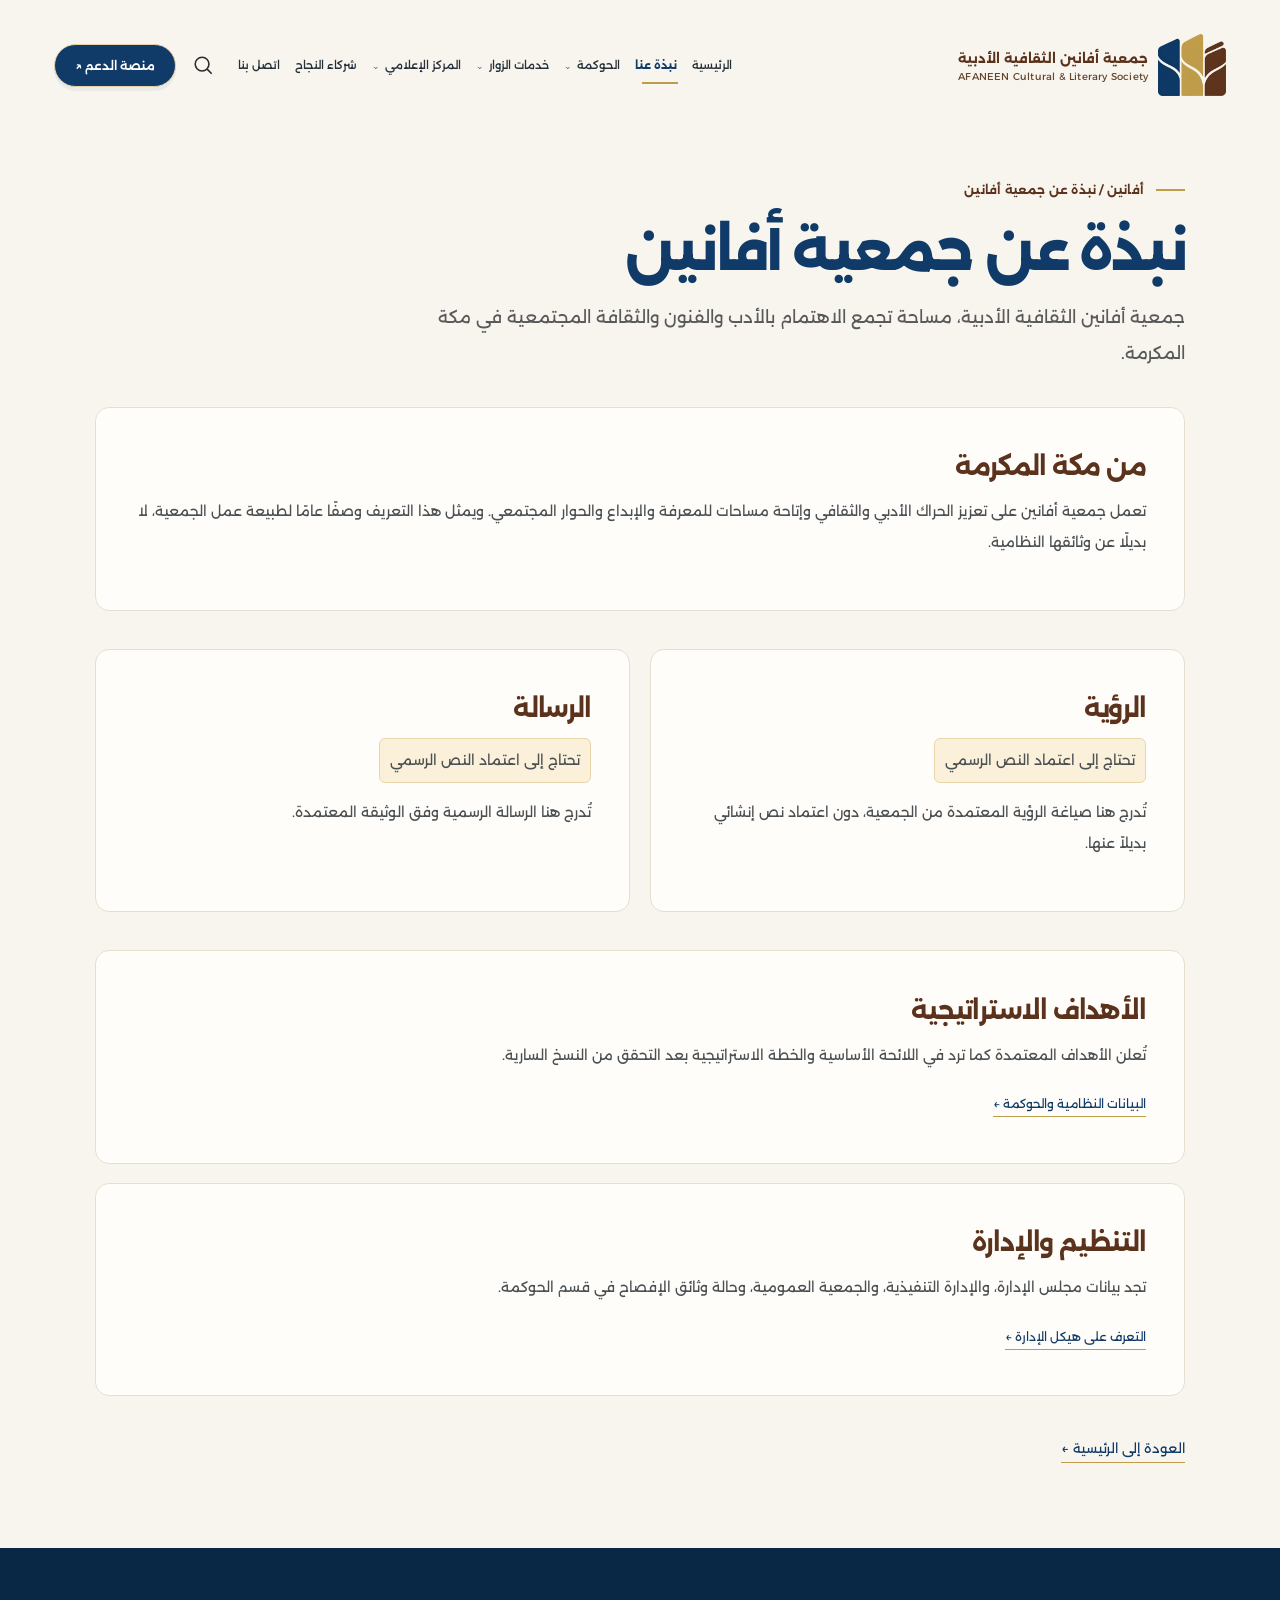
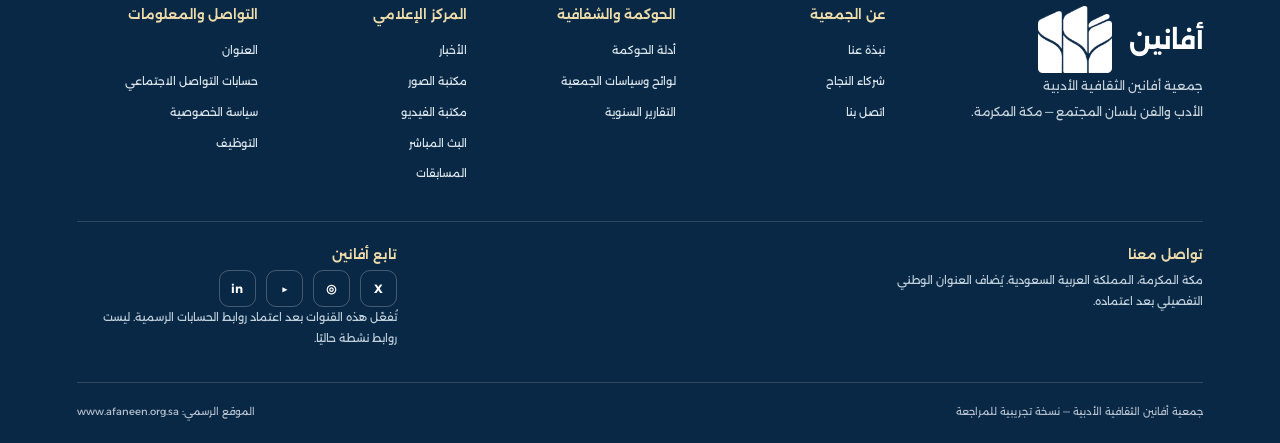
==== about.html @ 7bfcd715 "feat: complete governance and visitor service routes for independent staging site" ====
<!DOCTYPE html>

<!DOCTYPE html>

<html dir="rtl" lang="ar">
<head>
<meta charset="utf-8"/><meta content="width=device-width,initial-scale=1" name="viewport"/>
<title>عن الجمعية | أفانين</title>
<meta content="جمعية أفانين الثقافية الأدبية، مساحة تجمع الاهتمام بالأدب والفنون والثقافة المجتمعية في مكة المكرمة." name="description"/>
<meta content="#103B68" name="theme-color"/><meta content="noindex,nofollow" name="robots"/>
<link href="assets/style.css" rel="stylesheet"/></head>
<body>
<a class="skip" href="#main">تجاوز إلى المحتوى الرئيسي</a>
<header class="site-header" id="top">
<a aria-label="جمعية أفانين - الرئيسية" class="brand" href="index.html"><img alt="رمز جمعية أفانين" class="brand-mark" src="assets/afaneen-logo.png"/><span class="brand-type"><b>جمعية أفانين الثقافية الأدبية</b><span>AFANEEN Cultural &amp; Literary Society</span></span></a>
<nav aria-label="القائمة الرئيسية" class="nav">
<div class="nav-item"><a class="nav-link" href="index.html">الرئيسية</a></div>
<div class="nav-item"><a aria-current="page" class="nav-link" href="about.html">نبذة عنا</a></div>
<div class="nav-item"><button aria-expanded="false" aria-haspopup="true" class="nav-link" type="button">الحوكمة <span class="chevron">⌄</span></button><div class="dropdown"><a href="governance.html">الحوكمة والإفصاح</a><a href="governance.html#guides">أدلة الحوكمة</a><a href="governance.html#policies">لوائح وسياسات الجمعية</a><a href="governance.html#reports">التقارير السنوية</a></div></div>
<div class="nav-item"><button aria-expanded="false" aria-haspopup="true" class="nav-link" type="button">خدمات الزوار <span class="chevron">⌄</span></button><div class="dropdown"><a href="services.html">جميع الخدمات</a><a href="volunteering.html">فرصي التطوعية</a><a href="programs.html#my-programs">برامجي</a><a href="membership.html">حساب عضو الجمعية العمومية</a></div></div>
<div class="nav-item"><button aria-expanded="false" aria-haspopup="true" class="nav-link" type="button">المركز الإعلامي <span class="chevron">⌄</span></button><div class="dropdown"><a href="media.html#news">الأخبار</a><a href="media.html#initiatives">المبادرات</a><a href="media.html#photos">مكتبة الصور</a><a href="media.html#videos">مكتبة الفيديو</a><a href="media.html#live">البث المباشر</a><a href="media.html#contests">المسابقات</a></div></div>
<div class="nav-item"><a class="nav-link" href="partners.html">شركاء النجاح</a></div>
<div class="nav-item"><a class="nav-link" href="contact.html">اتصل بنا</a></div>
</nav>
<div class="header-actions"><button class="support-btn js-support" type="button">منصة الدعم ↗</button><button aria-label="بحث في الموقع" class="search-btn" id="open-search"><svg fill="none" stroke="currentColor" stroke-width="1.7" viewbox="0 0 24 24"><circle cx="11" cy="11" r="7.5"></circle><path d="m16.5 16.5 5 5"></path></svg></button><button aria-label="فتح القائمة" class="mobile-toggle" id="mobile-open"><svg fill="none" stroke="currentColor" stroke-width="1.8" viewbox="0 0 24 24"><path d="M3 6h18M3 12h18M3 18h18"></path></svg></button></div>
</header>
<main class="inner-main" dir="rtl" id="main"><div class="inner-wrap"><span class="inner-kicker">أفانين / نبذة عن جمعية أفانين</span><h1>نبذة عن جمعية أفانين</h1><p class="lede">جمعية أفانين الثقافية الأدبية، مساحة تجمع الاهتمام بالأدب والفنون والثقافة المجتمعية في مكة المكرمة.</p>
<section class="inner-panel" id="intro"><h2>من مكة المكرمة</h2><p>تعمل جمعية أفانين على تعزيز الحراك الأدبي والثقافي وإتاحة مساحات للمعرفة والإبداع والحوار المجتمعي. ويمثل هذا التعريف وصفًا عامًا لطبيعة عمل الجمعية، لا بديلًا عن وثائقها النظامية.</p></section>
<div class="info-grid"><section class="inner-panel" id="vision"><h2>الرؤية</h2><p class="review-label">تحتاج إلى اعتماد النص الرسمي</p><p>تُدرج هنا صياغة الرؤية المعتمدة من الجمعية، دون اعتماد نص إنشائي بديلاً عنها.</p></section><section class="inner-panel" id="mission"><h2>الرسالة</h2><p class="review-label">تحتاج إلى اعتماد النص الرسمي</p><p>تُدرج هنا الرسالة الرسمية وفق الوثيقة المعتمدة.</p></section></div>
<section class="inner-panel" id="objectives"><h2>الأهداف الاستراتيجية</h2><p>تُعلن الأهداف المعتمدة كما ترد في اللائحة الأساسية والخطة الاستراتيجية بعد التحقق من النسخ السارية.</p><a class="inline-link" href="governance.html#identity">البيانات النظامية والحوكمة ←</a></section>
<section class="inner-panel"><h2>التنظيم والإدارة</h2><p>تجد بيانات مجلس الإدارة، والإدارة التنفيذية، والجمعية العمومية، وحالة وثائق الإفصاح في قسم الحوكمة.</p><a class="inline-link" href="governance.html#leadership">التعرف على هيكل الإدارة ←</a></section><a class="link-home" href="index.html">العودة إلى الرئيسية ←</a></div></main>
<footer class="footer"><div class="foot-grid"><div class="foot-identity"><div class="foot-brand"><img alt="" src="assets/afaneen-logo.png"/><strong>أفانين</strong></div><p>جمعية أفانين الثقافية الأدبية<br/>الأدب والفن بلسان المجتمع — مكة المكرمة.</p></div><div><h3>عن الجمعية</h3><a href="about.html">نبذة عنا</a><a href="partners.html">شركاء النجاح</a><a href="contact.html">اتصل بنا</a></div><div><h3>الحوكمة والشفافية</h3><a href="governance.html#guides">أدلة الحوكمة</a><a href="governance.html#policies">لوائح وسياسات الجمعية</a><a href="governance.html#reports">التقارير السنوية</a></div><div><h3>المركز الإعلامي</h3><a href="media.html#news">الأخبار</a><a href="media.html#photos">مكتبة الصور</a><a href="media.html#videos">مكتبة الفيديو</a><a href="media.html#live">البث المباشر</a><a href="media.html#contests">المسابقات</a></div><div class="foot-contact"><h3>التواصل والمعلومات</h3>
<a href="contact.html#address">العنوان</a>
<a href="contact.html#social-media">حسابات التواصل الاجتماعي</a>
<a href="privacy.html">سياسة الخصوصية</a>
<a href="careers.html">التوظيف</a>
</div></div><div aria-label="روابط ومعلومات الجمعية" class="footer-meta">
<div><h3>تواصل معنا</h3><p class="verification-note">مكة المكرمة، المملكة العربية السعودية. يُضاف العنوان الوطني التفصيلي بعد اعتماده.</p></div>
<div><h3>تابع أفانين</h3><div aria-label="قنوات التواصل بانتظار التوثيق" class="social-placeholders">
<span aria-label="منصة إكس" class="social-token">X</span>
<span aria-label="إنستغرام" class="social-token">◎</span>
<span aria-label="يوتيوب" class="social-token">▶</span>
<span aria-label="لينكدإن" class="social-token">in</span></div>
<p class="verification-note">تُفعّل هذه القنوات بعد اعتماد روابط الحسابات الرسمية. ليست روابط نشطة حاليًا.</p></div>
</div><div class="foot-bottom"><span>جمعية أفانين الثقافية الأدبية — نسخة تجريبية للمراجعة</span><span>الموقع الرسمي: www.afaneen.org.sa</span></div></footer>
<div class="backdrop" id="mobile-backdrop"></div><aside aria-label="قائمة الجوال" class="mobile-panel" id="mobile-menu"><div class="mobile-head"><strong>القائمة الرئيسية</strong><button aria-label="إغلاق القائمة" class="close-btn" id="mobile-close" type="button">×</button></div>
<a href="index.html">الرئيسية</a><a href="about.html">نبذة عنا</a>
<details><summary>الحوكمة</summary><a href="governance.html">الحوكمة والإفصاح</a><a href="governance.html#guides">أدلة الحوكمة</a><a href="governance.html#policies">لوائح وسياسات الجمعية</a><a href="governance.html#reports">التقارير السنوية</a></details>
<details><summary>خدمات الزوار</summary><a href="services.html">جميع الخدمات</a><a href="volunteering.html">فرصي التطوعية</a><a href="programs.html#my-programs">برامجي</a><a href="membership.html">حساب عضو الجمعية العمومية</a></details>
<details><summary>المركز الإعلامي</summary><a href="media.html#news">الأخبار</a><a href="media.html#initiatives">المبادرات</a><a href="media.html#photos">مكتبة الصور</a><a href="media.html#videos">مكتبة الفيديو</a><a href="media.html#live">البث المباشر</a><a href="media.html#contests">المسابقات</a></details>
<a href="partners.html">شركاء النجاح</a><a href="contact.html">اتصل بنا</a><button class="support-btn js-support" type="button">منصة الدعم ↗</button></aside>
<div aria-label="البحث في أقسام الموقع" aria-modal="true" class="search-overlay" id="search-overlay" role="dialog"><div class="search-panel"><div class="search-top"><h2>إلى أين تريد الذهاب؟</h2><button aria-label="إغلاق البحث" class="close-btn" id="close-search">×</button></div><label class="sr-only" for="search-query">البحث في قوائم الموقع</label><input autocomplete="off" id="search-query" placeholder="ابحث في الأقسام والخدمات..."/><div class="search-results" id="search-results"></div></div></div>
<div aria-live="polite" class="toast" id="support-toast" role="status">منصة الدعم ستكون متجرًا مستقلًا على سلة؛ لم تُفعّل الخدمة أو النطاق الفرعي بعد.</div>

<script defer="True" src="assets/site.js"></script></body></html>
---- assets/style.css ----
@font-face{font-family:"Alexandria";src:url("Alexandria.woff2") format("woff2");font-style:normal;font-weight:100 900;font-display:swap;}


:root{--navy:#103B68;--navy-dark:#0a2d52;--gold:#BF9C4A;--brown:#5B321C;--cream:#F8F5EE;--ink:#2c3439;--line:#e8ded0;--white:#fffdf9}*{box-sizing:border-box}html{scroll-behavior:smooth}body{margin:0;background:var(--cream);color:var(--ink);font-family:"Alexandria",sans-serif;font-optical-sizing:auto;font-weight:400;font-style:normal;overflow-x:hidden}button,input,a{font:inherit}button{cursor:pointer}a{color:inherit;text-decoration:none}a:focus-visible,button:focus-visible,input:focus-visible{outline:3px solid var(--gold);outline-offset:4px}img{max-width:100%;display:block}::selection{background:#d4b779;color:#102f4e}.skip{position:absolute;z-index:80;top:-100px;right:30px;background:#fff;padding:14px;color:var(--navy)}.skip:focus{top:12px}.sr-only{position:absolute;width:1px;height:1px;clip:rect(0 0 0 0);overflow:hidden}
.site-header{position:relative;z-index:40;direction:ltr;display:flex;align-items:center;justify-content:space-between;gap:22px;max-width:1590px;margin:auto;padding:24px clamp(24px,4.2vw,78px) 12px;min-height:118px}.brand{display:flex;align-items:center;gap:15px;flex:none;min-width:315px;direction:ltr;text-align:right}.brand-mark{width:81px;height:81px;object-fit:contain}.brand-type{direction:rtl;color:var(--brown)}.brand-type b{font-size:clamp(13px,1.15vw,17px);line-height:1.7;font-weight:700;display:block}.brand-type span{font-family:Georgia,serif;direction:ltr;display:block;font-size:12px;letter-spacing:.2px;text-align:left;color:#63472e}.nav{direction:rtl;display:flex;align-items:center;gap:clamp(9px,1.55vw,27px);margin-left:auto}.nav-item{position:relative;flex-shrink:0}.nav-link{display:inline-flex;align-items:center;gap:5px;border:0;background:transparent;padding:18px 1px;font-size:clamp(10px,.87vw,12px);font-weight:500;white-space:nowrap;color:#26303a;transition:color .2s}.nav-link[aria-current=page]{color:var(--navy);font-weight:700}.nav-link[aria-current=page]::after{content:"";position:absolute;bottom:6px;right:0;width:36px;height:2px;background:var(--gold)}.nav-link:hover,.nav-link[aria-expanded=true]{color:var(--gold)}.chevron{font-size:9px;opacity:.7}.dropdown{position:absolute;top:100%;right:-22px;background:#fffefb;min-width:238px;border:1px solid #eee3d4;box-shadow:0 16px 42px #24395622;padding:12px;display:none;flex-direction:column;z-index:70;border-radius:12px;direction:rtl}.nav-item:hover .dropdown,.nav-item:focus-within .dropdown,.nav-item:has(>.nav-link[aria-expanded=true]) .dropdown{display:flex}.dropdown a{padding:13px 10px;border-radius:8px;font-size:12px;font-weight:400;color:#4a4542}.dropdown a:hover,.dropdown a:focus{background:#f7f1e7;color:var(--navy)}.header-actions{direction:rtl;display:flex;align-items:center;gap:13px;flex:none}.contact-link{font-size:11px;color:var(--brown);white-space:nowrap}.search-btn,.mobile-toggle{border:none;background:none;color:#282b2e;display:grid;place-items:center;width:39px;height:39px}.search-btn svg,.mobile-toggle svg{width:22px;height:22px}.support-btn{border:1.5px solid #e8d4aa;background:var(--navy);color:white;padding:14px 24px;border-radius:99px;white-space:nowrap;font-size:12px;font-weight:600;box-shadow:0 4px 0 rgba(17,59,101,.06);transition:transform .2s,background .2s}.support-btn:hover{background:#21517e;transform:translateY(-2px)}.mobile-toggle{display:none}
.hero{max-width:1650px;margin:0 auto;min-height:695px;display:grid;grid-template-columns:49% 51%;direction:ltr;position:relative;padding:12px 0 38px;align-items:center}.hero::before{content:"";position:absolute;width:570px;height:570px;left:-335px;bottom:-350px;border-radius:50%;border:1px solid rgba(191,156,74,.16)}.hero-copy{direction:rtl;padding:40px 8.2% 30px clamp(20px,5vw,85px);position:relative;z-index:2;text-align:right;align-self:center}.hero-kicker{display:flex;align-items:center;gap:13px;color:var(--brown);font-size:clamp(12px,1.05vw,16px);letter-spacing:2.5px;font-weight:400;margin-bottom:26px;white-space:nowrap}.hero-kicker i{display:inline-block;width:28px;height:1px;background:var(--gold)}h1,h2,h3,p{margin-top:0}h1{font-weight:800;font-size:clamp(51px,5.1vw,87px);line-height:1.35;letter-spacing:-2.8px;margin:0;color:var(--navy)}h1 span{display:block;color:var(--brown)}.rule{width:65px;height:3px;background:var(--gold);margin:21px 0 24px}.hero-copy>p{font-size:clamp(14px,1.15vw,18px);line-height:2.15;color:#554b47;max-width:610px;font-weight:400}.hero-actions{display:flex;align-items:center;gap:14px;margin-top:33px;flex-wrap:wrap}.primary-cta,.secondary-cta{min-height:57px;border-radius:99px;padding:14px 30px;display:inline-flex;align-items:center;justify-content:center;gap:17px;font-size:14px;white-space:nowrap;font-weight:600;transition:transform .2s,box-shadow .2s}.primary-cta{background:var(--navy);color:white;border:1px solid var(--navy);min-width:234px}.secondary-cta{border:1.5px solid var(--gold);color:var(--brown);background:transparent;min-width:208px}.primary-cta:hover,.secondary-cta:hover{transform:translateY(-3px);box-shadow:0 12px 20px #342f2417}.mini-features{display:flex;margin-top:52px;gap:18px;align-items:center;direction:rtl}.mini-feature{display:flex;align-items:center;gap:12px;padding-left:16px;border-left:1px solid #b5ab9f;min-width:0}.mini-feature:last-child{border:0}.mini-icon{width:45px;height:45px;flex:none;display:grid;place-items:center;background:#f1e9da;border-radius:50%;color:var(--gold)}.mini-feature span:last-child{font-size:11px;line-height:1.9;color:#4f4741;max-width:119px}.mini-icon svg{width:25px;height:25px;stroke-width:1.6}.hero-image{align-self:stretch;position:relative;overflow:visible;direction:ltr;pointer-events:none}.hero-image img{width:100%;height:100%;object-fit:contain;object-position:bottom center;filter:saturate(.94)}.hero-image::after{content:"";position:absolute;inset:8% 8% auto auto;width:72%;height:70%;border:1px solid transparent;border-radius:50%;pointer-events:none}
.section{position:relative;padding:92px clamp(28px,5.5vw,100px)}.section-inner{max-width:1370px;margin:auto}.eyebrow{font-weight:600;color:var(--gold);letter-spacing:.4px;font-size:12px;display:inline-flex;align-items:center;gap:9px}.eyebrow:before{content:"";width:22px;height:1px;background:currentColor}h2{font-weight:700;font-size:clamp(29px,3vw,47px);line-height:1.55;color:var(--navy);letter-spacing:-1.2px}.section-heading{display:flex;justify-content:space-between;gap:30px;align-items:end;margin:12px 0 30px}.section-heading p{font-size:13px;line-height:2.1;color:#7f7771;max-width:460px}.text-link{display:inline-flex;align-items:center;gap:9px;color:var(--navy);font-size:12px;font-weight:600;white-space:nowrap}.text-link:hover{color:var(--brown)}.text-link:after{content:'←';font-size:20px;transition:transform .2s}.text-link:hover:after{transform:translateX(-5px)}
.news{background:#fffdf9;padding-top:87px;padding-bottom:92px;border-top:1px solid #f0e9df}.news-grid{display:grid;grid-template-columns:1.05fr .95fr;gap:clamp(20px,4vw,70px);direction:rtl;align-items:stretch}.featured-story{position:relative;background:linear-gradient(145deg,#193d67,#0e2e54);color:#fff;padding:43px 45px 35px;min-height:340px;display:flex;flex-direction:column;justify-content:end;overflow:hidden;border-radius:10px 10px 55px 10px}.featured-story::before{content:"96";font-family:Georgia,serif;position:absolute;top:-80px;left:-12px;color:#ffffff10;font-size:300px;font-weight:700;line-height:1}.featured-story .date{font-size:11px;color:#e6cb8c;position:relative}.featured-story h3{font-size:clamp(23px,2.1vw,34px);font-weight:600;line-height:1.7;margin:13px 0 27px;position:relative}.featured-story a{color:white;font-size:12px;display:inline-flex;align-items:center;gap:10px;position:relative}.featured-story a::after{content:'↗';font-size:17px}.news-list{display:flex;flex-direction:column;gap:0}.news-row{display:grid;grid-template-columns:94px 1fr 20px;gap:20px;align-items:center;padding:26px 0;border-bottom:1px solid var(--line)}.news-row:first-child{padding-top:8px}.news-row time{color:#9a8671;font-size:10px}.news-row h3{font-size:16px;line-height:1.8;margin:0;font-weight:500;color:#302d30}.news-row svg{width:19px;stroke:var(--gold)}.news-row:hover h3{color:var(--navy)}
.about{background:#f7f1e7}.about-grid{display:grid;grid-template-columns:.9fr 1.1fr;gap:60px;align-items:center}.about-word{position:relative;display:flex;min-height:350px;align-items:center;justify-content:center;background:#efe5d5;border-radius:170px 170px 12px 12px;overflow:hidden}.about-word::before{content:"";width:245px;height:245px;border:1px solid #d3bc89;border-radius:50%;position:absolute;transform:translate(90px,-45px)}.about-word::after{content:"";width:220px;height:220px;border:1px solid #d3bc89;border-radius:50%;position:absolute;transform:translate(-75px,85px)}.about-word strong{z-index:1;font-size:clamp(48px,6vw,90px);color:var(--brown);font-weight:700;line-height:1.45;letter-spacing:-4px}.about-copy p{font-size:15px;line-height:2.25;color:#5d534e;max-width:680px}.topic-row{display:flex;gap:10px;flex-wrap:wrap;margin:27px 0}.topic-row span{border:1px solid #dac9b6;border-radius:40px;padding:9px 18px;color:var(--brown);font-size:11px}
.paths{background:var(--navy);color:white;padding-top:96px;padding-bottom:95px}.paths h2{color:#fff}.paths .section-heading p{color:#d6dfec}.paths-grid{display:grid;grid-template-columns:repeat(3,minmax(0,1fr));gap:16px}.path{border:1px solid #507393;border-radius:12px;padding:30px 28px 36px;min-height:275px;display:flex;flex-direction:column;justify-content:space-between;transition:background .2s,transform .2s;background:#fff0}.path:hover{background:#fff1;transform:translateY(-4px)}.path small{color:#d4b779;font-size:11px}.path h3{font-size:22px;line-height:1.7;font-weight:600;margin:0;color:white}.path p{font-size:12px;line-height:2.05;color:#c8d8e6;margin:5px 0 0}.path strong{color:#e1c88a;font-size:11px;font-weight:500}.paths .text-link{color:#fff}
.services{background:var(--white)}.services-grid{display:grid;grid-template-columns:repeat(3,minmax(0,1fr));gap:14px}.service{border-bottom:2px solid #e0d3bd;background:#f8f5ef;padding:30px;min-height:190px;display:flex;flex-direction:column;justify-content:space-between;transition:background .2s}.service:hover{background:#efe5d5}.service-head{display:flex;align-items:center;justify-content:space-between}.service-num{font-size:13px;color:var(--gold)}.service-head svg{width:20px;color:var(--navy)}.service strong{font-weight:600;color:var(--navy);font-size:17px}.service p{font-size:12px;color:#756a60;line-height:1.9;margin:7px 0 0}
.join{padding:70px 6%;background:#c2a35a;color:#fffdf7;position:relative;overflow:hidden}.join::before{content:"";position:absolute;left:-70px;top:-150px;width:400px;height:400px;border:1px solid #fff7;border-radius:50%}.join-inner{position:relative;max-width:1370px;margin:auto;display:flex;align-items:center;justify-content:space-between;gap:25px}.join h2{color:#fff;font-size:clamp(27px,3vw,45px);margin:0}.join p{font-size:13px;line-height:2;margin:8px 0 0;color:#fff}.join .primary-cta{background:var(--navy-dark)}.footer{background:#092846;color:#f5eee5;padding:60px 6% 25px}.foot-grid{max-width:1370px;margin:auto;display:grid;grid-template-columns:1.6fr 1fr 1fr 1fr;gap:35px}.foot-brand{display:flex;align-items:center;gap:15px;flex-direction:row-reverse;justify-content:flex-end}.foot-brand img{width:64px;filter:brightness(1.2)}.foot-brand strong{font-size:21px}.footer p{line-height:2.1;font-size:12px;color:#c5d0d8;max-width:310px}.footer h3{font-size:13px;font-weight:600;color:#eddba9}.footer a:not(.foot-brand){font-size:11px;color:#dae4ea;line-height:2.8;display:block}.footer a:hover{color:#e6ca83}.foot-bottom{border-top:1px solid #ffffff27;margin:45px auto 0;padding-top:22px;max-width:1370px;display:flex;justify-content:space-between;gap:15px;flex-wrap:wrap;color:#b5bfcc;font-size:10px}
.search-overlay{position:fixed;inset:0;background:#0b1b2bdd;z-index:100;display:none;place-items:start center;padding:12vh 20px 20px}.search-overlay.open{display:grid}.search-panel{width:min(700px,100%);background:var(--cream);padding:35px;border-radius:16px;box-shadow:0 20px 80px #0005}.search-top{display:flex;justify-content:space-between;align-items:center;gap:20px}.search-top h2{font-size:25px;margin:0}.close-btn{border:0;background:transparent;font-size:26px}.search-panel input{display:block;width:100%;margin:25px 0;border:1px solid #cfc6bb;background:white;border-radius:7px;padding:17px;font-size:16px}.search-results{max-height:300px;overflow:auto}.search-results a{display:block;padding:12px 9px;border-bottom:1px solid var(--line);font-size:13px;color:#304c66}.search-results a:hover{background:#eee5d8}.search-results p{font-size:12px;line-height:1.8}.toast{position:fixed;bottom:22px;left:22px;max-width:min(440px,calc(100vw - 44px));padding:19px 23px;border-radius:13px;background:#102e4a;color:white;box-shadow:0 12px 35px #0004;z-index:110;font-size:12px;line-height:2;display:none}.toast.open{display:block}.mobile-panel{display:none}
@media(max-width:1450px){.site-header{gap:14px}.brand{min-width:270px;gap:10px}.brand-mark{width:68px;height:68px}.brand-type b{font-size:13px}.brand-type span{font-size:10px}.nav{gap:13px}.header-actions{gap:8px}.support-btn{padding:13px 20px}.hero{min-height:630px}.hero-copy{padding-right:6%}.mini-features{gap:8px}.mini-feature{gap:8px;padding-left:9px}}
@media(max-width:1220px){.nav{display:none}.site-header{min-height:94px;padding:14px 4%}.brand-mark{width:62px;height:62px}.header-actions{margin-left:auto}.mobile-toggle{display:grid}.contact-link{display:none}.hero{min-height:600px}.mini-features{margin-top:28px}.mini-feature span:last-child{font-size:10px}h1{font-size:clamp(49px,5.7vw,71px)}.mobile-panel{display:block;position:fixed;z-index:91;inset:0 0 0 auto;width:min(420px,90vw);padding:20px 25px 60px;overflow:auto;background:#fffbf3;box-shadow:-20px 0 60px #0003;transform:translateX(110%);transition:transform .3s}.mobile-panel.open{transform:translateX(0)}.mobile-head{display:flex;align-items:center;justify-content:space-between;border-bottom:1px solid var(--line);padding-bottom:18px}.mobile-panel a,.mobile-panel summary{display:block;border-bottom:1px solid var(--line);padding:14px 0;font-size:13px;color:var(--navy);cursor:pointer}.mobile-panel details a{padding:11px 20px;font-size:12px;color:#53453d}.mobile-panel .support-btn{display:block;text-align:center;color:white;padding:15px;margin-top:20px}.backdrop{position:fixed;inset:0;z-index:90;background:#13263888;display:none}.backdrop.open{display:block}}
@media(max-width:820px){.hero{grid-template-columns:1fr;min-height:unset;padding:2px 0 55px}.hero-copy{padding:52px 6% 12px;order:1}.hero-image{order:2;max-height:590px;height:auto;margin:5px 0 0 auto;width:min(95%,620px)}.hero-image img{width:100%;height:auto}.hero-kicker{font-size:12px;margin-bottom:16px;letter-spacing:1.8px}h1{font-size:clamp(48px,8vw,76px);letter-spacing:-1.8px}.hero-copy>p{font-size:14px;line-height:2.0;max-width:650px}.mini-features{margin-top:35px}.section{padding:70px 5%}.about-grid,.news-grid{grid-template-columns:1fr;gap:25px}.about-word{order:2;min-height:270px}.paths-grid,.services-grid{grid-template-columns:repeat(2,minmax(0,1fr))}.foot-grid{grid-template-columns:repeat(2,minmax(0,1fr))}.section-heading{align-items:start}.news-list{margin-top:10px}}
@media(max-width:540px){.site-header{min-height:78px;padding:10px 4%}.brand{min-width:0;gap:8px}.brand-mark{width:51px;height:51px}.brand-type b{font-size:10.5px}.brand-type span{font-size:8px}.header-actions{gap:2px}.support-btn{padding:10px 12px;font-size:10px}.search-btn{width:33px}.mobile-toggle{width:33px}.hero-copy{padding:38px 6% 7px}.hero-kicker{font-size:10px;letter-spacing:1.3px;gap:8px}.hero-kicker i{width:14px}h1{font-size:clamp(42px,10.5vw,61px);line-height:1.36;letter-spacing:-2px}.hero-copy>p{font-size:12px;line-height:2}.rule{margin:14px 0}.hero-actions{gap:9px;margin-top:23px}.primary-cta,.secondary-cta{min-width:0;min-height:46px;padding:11px 15px;font-size:11px;gap:8px}.mini-features{gap:4px;margin-top:30px}.mini-feature{gap:6px;padding-left:6px}.mini-icon{width:32px;height:32px}.mini-icon svg{width:19px;height:19px}.mini-feature span:last-child{font-size:8px;line-height:1.7}.hero-image{width:101%;margin-top:0;position:relative;left:1%}.section{padding:57px 5%}.section-heading{flex-direction:column;gap:5px}.section-heading h2{margin-bottom:0}.featured-story{min-height:285px;padding:24px;border-radius:8px 8px 40px 8px}.news-row{grid-template-columns:74px 1fr 14px;gap:9px;padding:18px 0}.news-row h3{font-size:12px}.news-row time{font-size:9px}.about-word{min-height:230px}.about-word strong{font-size:52px}.paths-grid,.services-grid{grid-template-columns:1fr}.path{min-height:220px;padding:26px}.service{min-height:150px}.join-inner{align-items:flex-start;flex-direction:column}.foot-grid{grid-template-columns:1fr 1fr;gap:18px}.foot-grid>div:first-child{grid-column:1 / -1}.foot-brand img{width:45px}.footer{padding:48px 6% 20px}}
.hero::before{display:none}.mobile-panel{transform:none;visibility:hidden;opacity:0;pointer-events:none}.mobile-panel.open{transform:none;visibility:visible;opacity:1;pointer-events:auto}@media(max-width:540px){.hero-image{width:100%;left:0}}@media(prefers-reduced-motion:reduce){html{scroll-behavior:auto}*,*:before,*:after{transition:none!important;animation:none!important}}


@media(max-width:430px){.site-header{flex-wrap:wrap;gap:3px;min-height:unset}.brand{flex-basis:100%}.header-actions{width:100%;margin-left:0;justify-content:flex-start;gap:9px}.header-actions .support-btn{padding:10px 18px}}


/* Alexandria embedded locally and used for all live text */
html,body,button,input,select,textarea,option,label{font-family:"Alexandria",sans-serif!important;font-optical-sizing:auto;font-style:normal}
.brand-type span,.featured-story::before{font-family:"Alexandria",sans-serif!important}
/* Single-color white approved symbol in dark navy footer; header logo remains full color. */
.footer .foot-brand img{filter:brightness(0) invert(1)!important;opacity:1;width:74px;height:auto;object-fit:contain;flex:none}
.footer .foot-brand strong{color:#fff;font-size:clamp(22px,2vw,26px);font-weight:700;letter-spacing:-.02em}
.footer .foot-brand{align-items:center;gap:17px}
@media(max-width:600px){.footer .foot-brand img{width:62px}}



/* Header hierarchy approved: symbol and name right, menus next, support button far left. */
.site-header{direction:rtl;justify-content:space-between}
.brand{direction:rtl;text-align:right}
.brand-type{direction:rtl;text-align:right}
.nav{direction:rtl;margin-left:0;margin-right:auto}
.header-actions{direction:ltr;margin-left:0}
.header-actions .support-btn{direction:rtl}
@media(max-width:1220px){
  .site-header{direction:rtl}
  .header-actions{direction:ltr;margin-right:auto;margin-left:0}
}
@media(max-width:430px){
  .site-header{direction:rtl;flex-wrap:nowrap;align-items:center;gap:6px;min-height:78px}
  .brand{flex:1 1 auto;flex-basis:auto;min-width:0;gap:5px}
  .brand-mark{width:42px;height:42px;flex-shrink:0}
  .brand-type{min-width:0}
  .brand-type b{font-size:9px;line-height:1.6}
  .brand-type span{font-size:7px}
  .header-actions{flex:0 0 auto;width:auto;margin:0 0 0 auto;gap:2px;justify-content:flex-start}
  .header-actions .support-btn{padding:9px 8px;font-size:9px}
  .search-btn,.mobile-toggle{width:29px;height:34px}
  .search-btn svg,.mobile-toggle svg{width:19px;height:19px}
}
@media(max-width:355px){
  .brand-mark{width:36px;height:36px}
  .brand-type span{display:none}
  .brand-type b{font-size:8.5px}
  .header-actions .support-btn{font-size:8px;padding:8px 6px}
  .search-btn,.mobile-toggle{width:25px}
}



/* Footer enhancement — Alexandria, semantic navigation, same approved identity */
.footer{padding-top:58px}
.footer .foot-grid{grid-template-columns:minmax(215px,1.6fr) repeat(4,minmax(125px,1fr));gap:clamp(15px,2.2vw,42px);align-items:start}
.footer .foot-grid>div{min-width:0}
.footer .foot-contact a{display:block}
.footer .foot-contact .foot-muted{font-size:11px;line-height:1.9;color:#bac8d3;margin:3px 0 6px}
.footer .foot-brand strong{color:#fff}
.footer .footer-meta{max-width:1370px;margin:32px auto 0;padding-top:24px;border-top:1px solid #ffffff25;display:flex;gap:25px;justify-content:space-between;align-items:flex-start;flex-wrap:wrap}
.footer .footer-meta h3{margin:0 0 8px}
.footer .footer-meta a{display:inline-flex !important;align-items:center;gap:6px;margin-inline-end:18px}
.footer .footer-meta .social-placeholders{display:flex;flex-wrap:wrap;gap:10px;align-items:center}
.footer .social-token{height:37px;min-width:37px;border-radius:10px;border:1px solid #ffffff3d;display:inline-flex;align-items:center;justify-content:center;color:#fff;font-size:12px;font-weight:650}
.footer .footer-meta .verification-note{color:#c0d0da;font-size:11px;line-height:1.9;max-width:320px}
.footer .foot-bottom{margin-top:22px}
.inner-main{background:var(--cream);min-height:55vh;padding:clamp(35px,5vw,85px) 6% 85px;color:var(--ink)}
.inner-wrap{max-width:1090px;margin:auto}
.inner-kicker{font-size:12px;font-weight:650;letter-spacing:.2px;color:var(--brown);display:flex;gap:12px;align-items:center}
.inner-kicker:before{content:'';width:29px;height:2px;background:var(--gold)}
.inner-main h1{font-family:Alexandria,sans-serif!important;font-size:clamp(34px,4.4vw,60px);color:var(--navy);line-height:1.3;margin:16px 0 14px;font-weight:750}
.inner-main .lede{font-size:clamp(14px,1.5vw,17px);line-height:2.1;color:#58595a;max-width:770px;margin-bottom:35px}
.inner-main .inner-panel{background:#fffdfa;border:1px solid var(--line);border-radius:14px;padding:clamp(22px,3vw,40px);margin:19px 0}
.inner-main .inner-panel h2{font-size:clamp(18px,2vw,25px);color:var(--brown);line-height:1.6;margin:0 0 10px}
.inner-main .inner-panel p,.inner-main .inner-panel li{font-size:14px;line-height:2.2;color:#4b5053}
.inner-main .inner-panel ul{padding-right:24px}
.inner-main .mini-label{display:inline-flex;padding:8px 12px;border:1px solid #d8be82;background:#f9f1de;color:#684621;border-radius:100px;font-size:11px;margin:8px 0 10px}
.inner-main .info-grid{display:grid;grid-template-columns:repeat(2,minmax(0,1fr));gap:20px}
.inner-main .detail{border-top:1px solid #e7dece;padding:18px 0}
.inner-main .detail strong{display:block;color:var(--navy);font-size:13px;margin-bottom:7px}
.inner-main .detail span{color:#57595b;font-size:14px;line-height:1.85}
.inner-main .social-placeholder-list{display:flex;gap:12px;flex-wrap:wrap;margin-top:14px}
.inner-main .social-placeholder-list span{border:1px solid #d3c6b3;border-radius:12px;padding:14px 20px;min-width:75px;text-align:center;color:#705a42;background:#faf6ed;font-weight:600}
.inner-main .link-home{display:inline-flex;text-decoration:none;border-bottom:1px solid var(--gold);margin-top:25px;color:var(--navy);padding-bottom:6px;font-size:13px}
@media(max-width:1080px){.footer .foot-grid{grid-template-columns:repeat(3,minmax(0,1fr))}}
@media(max-width:670px){.footer .foot-grid{grid-template-columns:repeat(2,minmax(0,1fr));gap:23px}.footer .foot-grid .foot-identity{grid-column:1/-1}.inner-main .info-grid{grid-template-columns:1fr}.inner-main .inner-panel{border-radius:10px}.footer .footer-meta{flex-direction:column;gap:12px}}
@media(max-width:360px){.footer .foot-grid{grid-template-columns:1fr}.footer .foot-grid .foot-identity{grid-column:auto}}

/* Institutional pages — reuse approved color and Alexandria typography */
.inner-main section[id]{scroll-margin-top:110px}.inner-main .disclosure-grid{display:grid;grid-template-columns:repeat(2,minmax(0,1fr));gap:12px;margin:17px 0}.inner-main .disclosure-field{padding:19px 20px;background:#faf6ed;border:1px solid #e9dfce;border-radius:9px}.inner-main .disclosure-field strong{font-size:12px;color:var(--navy);display:block;margin-bottom:8px}.inner-main .disclosure-field span{font-size:12px;line-height:1.9;color:#6d655f}.inner-main .disclosure-list{list-style:none;padding:0;display:flex;flex-direction:column;gap:9px}.inner-main .disclosure-list li{display:flex;align-items:center;justify-content:space-between;gap:14px;border-bottom:1px solid var(--line);padding:10px 0;flex-wrap:wrap}.inner-main .disclosure-list strong{font-size:13px;font-weight:650;color:#263e51}.inner-main .pending-chip,.inner-main .review-label{display:inline-block;color:#6d532d;background:#fbf1db;border:1px solid #e8d6aa;border-radius:6px;padding:6px 10px;font-size:11px;line-height:1.8}.inner-main .review-banner{padding:18px 20px;margin:0 0 25px;border-right:3px solid var(--gold);background:#fffaf0;color:#584838;line-height:2.1;font-size:13px}.inner-main .mini-panel{padding:18px;border:1px solid var(--line);border-radius:10px;background:#fcf8f0}.inner-main .mini-panel h3{font-size:14px;color:var(--navy);margin:0 0 7px}.inner-main .mini-panel p{font-size:12px;line-height:2.0;margin:0;color:#595c60}.inner-main .compact-cards{gap:14px}.inner-main .inline-link{display:inline-block;font-size:12px;color:var(--navy);border-bottom:1px solid var(--gold);padding:5px 0;margin:7px 0;text-decoration:none}.inner-main .feature-links{display:grid;grid-template-columns:repeat(3,minmax(0,1fr));gap:15px}.inner-main .feature-link{background:#fffdfa;border:1px solid var(--line);border-radius:12px;min-height:155px;padding:24px 20px;display:flex;justify-content:space-between;flex-direction:column;transition:border-color .2s}.inner-main .feature-link:hover{border-color:var(--gold)}.inner-main .feature-link strong{color:var(--navy);font-size:17px}.inner-main .feature-link span{color:#5f635d;font-size:12px;line-height:1.95}.news-notice{font-size:11px;color:#5f5b54;line-height:1.9;margin:12px 0 0}.mobile-panel button.support-btn{width:100%;margin-top:18px;border:0}.footer a:hover,.inner-main a:hover{text-decoration:underline;text-underline-offset:4px}
@media(max-width:750px){.inner-main .disclosure-grid,.inner-main .feature-links{grid-template-columns:1fr}}
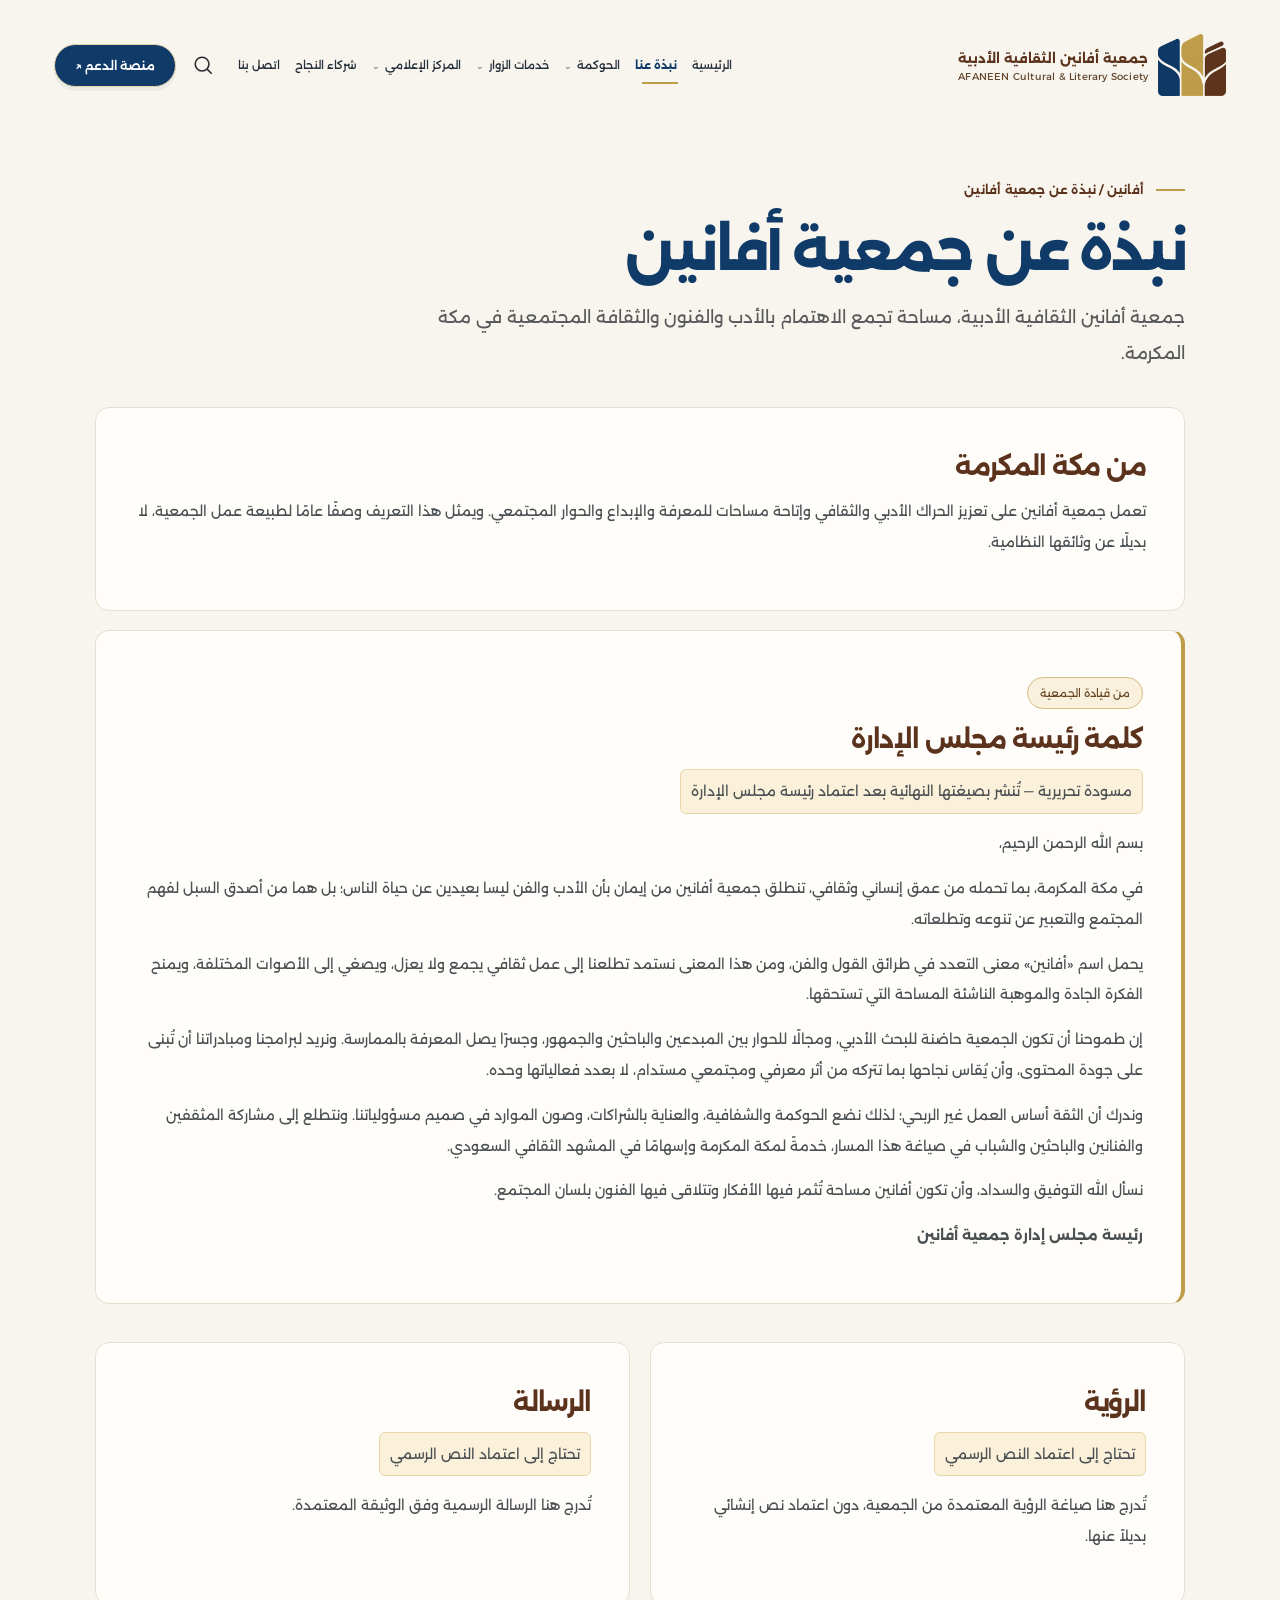
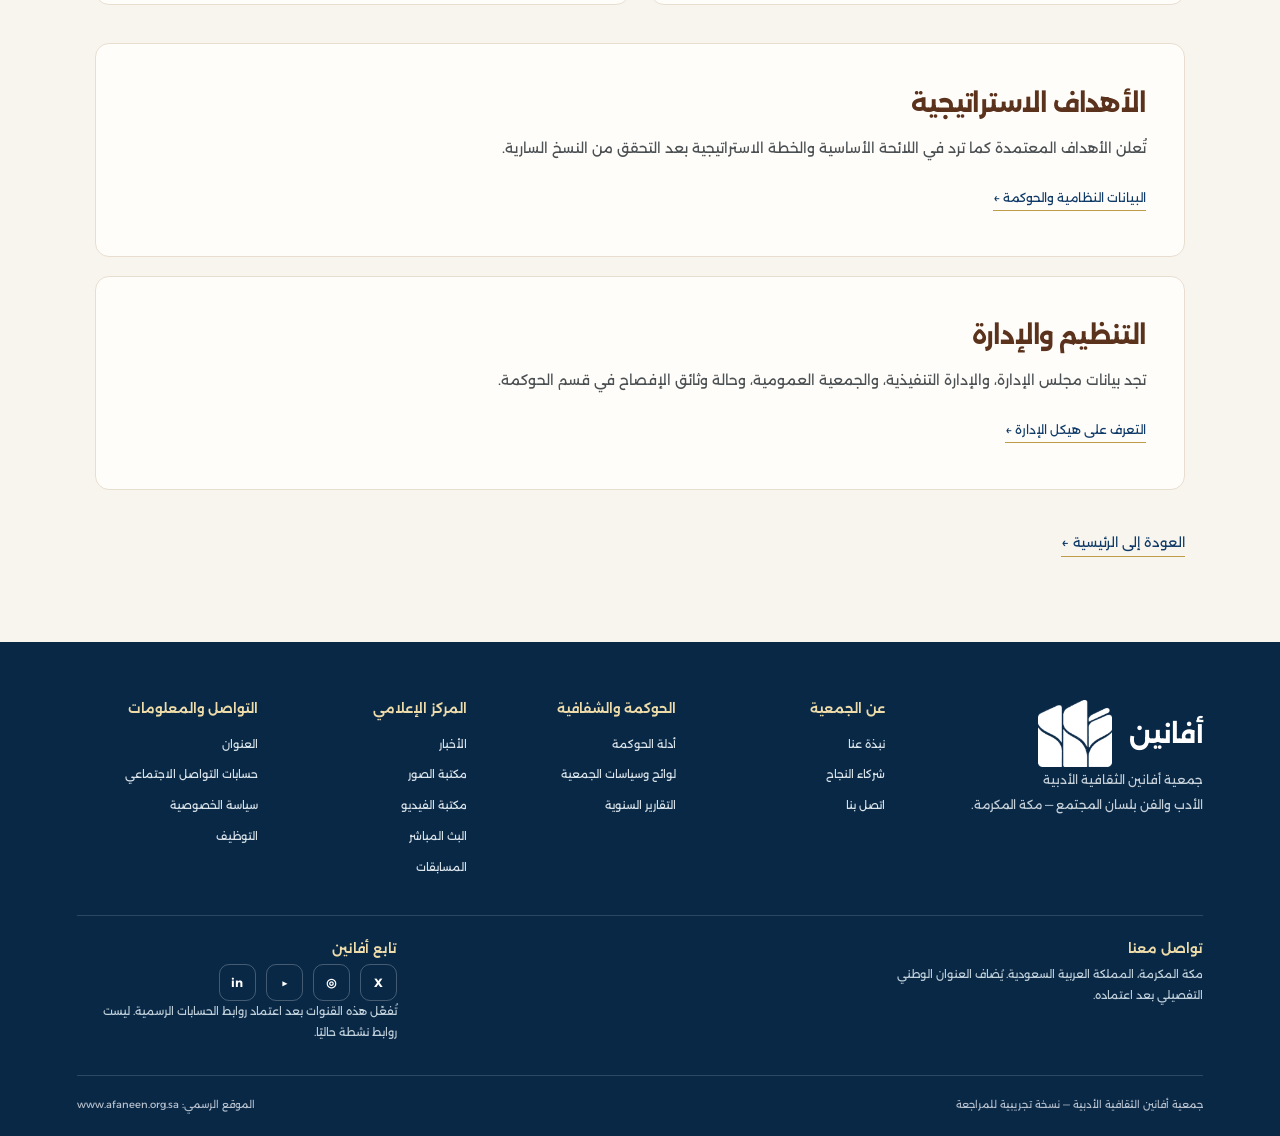
==== commit 39125bab: "feat: add draft chairwoman message to About page" ====
--- a/about.html
+++ b/about.html
@@ -1,5 +1,3 @@
-<!DOCTYPE html>
-
 <!DOCTYPE html>
 
 <html dir="rtl" lang="ar">
@@ -26,6 +24,18 @@
 </header>
 <main class="inner-main" dir="rtl" id="main"><div class="inner-wrap"><span class="inner-kicker">أفانين / نبذة عن جمعية أفانين</span><h1>نبذة عن جمعية أفانين</h1><p class="lede">جمعية أفانين الثقافية الأدبية، مساحة تجمع الاهتمام بالأدب والفنون والثقافة المجتمعية في مكة المكرمة.</p>
 <section class="inner-panel" id="intro"><h2>من مكة المكرمة</h2><p>تعمل جمعية أفانين على تعزيز الحراك الأدبي والثقافي وإتاحة مساحات للمعرفة والإبداع والحوار المجتمعي. ويمثل هذا التعريف وصفًا عامًا لطبيعة عمل الجمعية، لا بديلًا عن وثائقها النظامية.</p></section>
+<section class="inner-panel" id="chairwoman-message" aria-labelledby="chairwoman-title" style="border-right:4px solid #BF9C4A">
+<span class="mini-label">من قيادة الجمعية</span>
+<h2 id="chairwoman-title">كلمة رئيسة مجلس الإدارة</h2>
+<p class="review-label">مسودة تحريرية — تُنشر بصيغتها النهائية بعد اعتماد رئيسة مجلس الإدارة</p>
+<p>بسم الله الرحمن الرحيم،</p>
+<p>في مكة المكرمة، بما تحمله من عمق إنساني وثقافي، تنطلق جمعية أفانين من إيمان بأن الأدب والفن ليسا بعيدين عن حياة الناس؛ بل هما من أصدق السبل لفهم المجتمع والتعبير عن تنوعه وتطلعاته.</p>
+<p>يحمل اسم «أفانين» معنى التعدد في طرائق القول والفن، ومن هذا المعنى نستمد تطلعنا إلى عمل ثقافي يجمع ولا يعزل، ويصغي إلى الأصوات المختلفة، ويمنح الفكرة الجادة والموهبة الناشئة المساحة التي تستحقها.</p>
+<p>إن طموحنا أن تكون الجمعية حاضنة للبحث الأدبي، ومجالًا للحوار بين المبدعين والباحثين والجمهور، وجسرًا يصل المعرفة بالممارسة. ونريد لبرامجنا ومبادراتنا أن تُبنى على جودة المحتوى، وأن يُقاس نجاحها بما تتركه من أثر معرفي ومجتمعي مستدام، لا بعدد فعالياتها وحده.</p>
+<p>وندرك أن الثقة أساس العمل غير الربحي؛ لذلك نضع الحوكمة والشفافية، والعناية بالشراكات، وصون الموارد في صميم مسؤولياتنا. ونتطلع إلى مشاركة المثقفين والفنانين والباحثين والشباب في صياغة هذا المسار، خدمةً لمكة المكرمة وإسهامًا في المشهد الثقافي السعودي.</p>
+<p>نسأل الله التوفيق والسداد، وأن تكون أفانين مساحة تُثمر فيها الأفكار وتتلاقى فيها الفنون بلسان المجتمع.</p>
+<p><strong>رئيسة مجلس إدارة جمعية أفانين</strong></p>
+</section>
 <div class="info-grid"><section class="inner-panel" id="vision"><h2>الرؤية</h2><p class="review-label">تحتاج إلى اعتماد النص الرسمي</p><p>تُدرج هنا صياغة الرؤية المعتمدة من الجمعية، دون اعتماد نص إنشائي بديلاً عنها.</p></section><section class="inner-panel" id="mission"><h2>الرسالة</h2><p class="review-label">تحتاج إلى اعتماد النص الرسمي</p><p>تُدرج هنا الرسالة الرسمية وفق الوثيقة المعتمدة.</p></section></div>
 <section class="inner-panel" id="objectives"><h2>الأهداف الاستراتيجية</h2><p>تُعلن الأهداف المعتمدة كما ترد في اللائحة الأساسية والخطة الاستراتيجية بعد التحقق من النسخ السارية.</p><a class="inline-link" href="governance.html#identity">البيانات النظامية والحوكمة ←</a></section>
 <section class="inner-panel"><h2>التنظيم والإدارة</h2><p>تجد بيانات مجلس الإدارة، والإدارة التنفيذية، والجمعية العمومية، وحالة وثائق الإفصاح في قسم الحوكمة.</p><a class="inline-link" href="governance.html#leadership">التعرف على هيكل الإدارة ←</a></section><a class="link-home" href="index.html">العودة إلى الرئيسية ←</a></div></main>
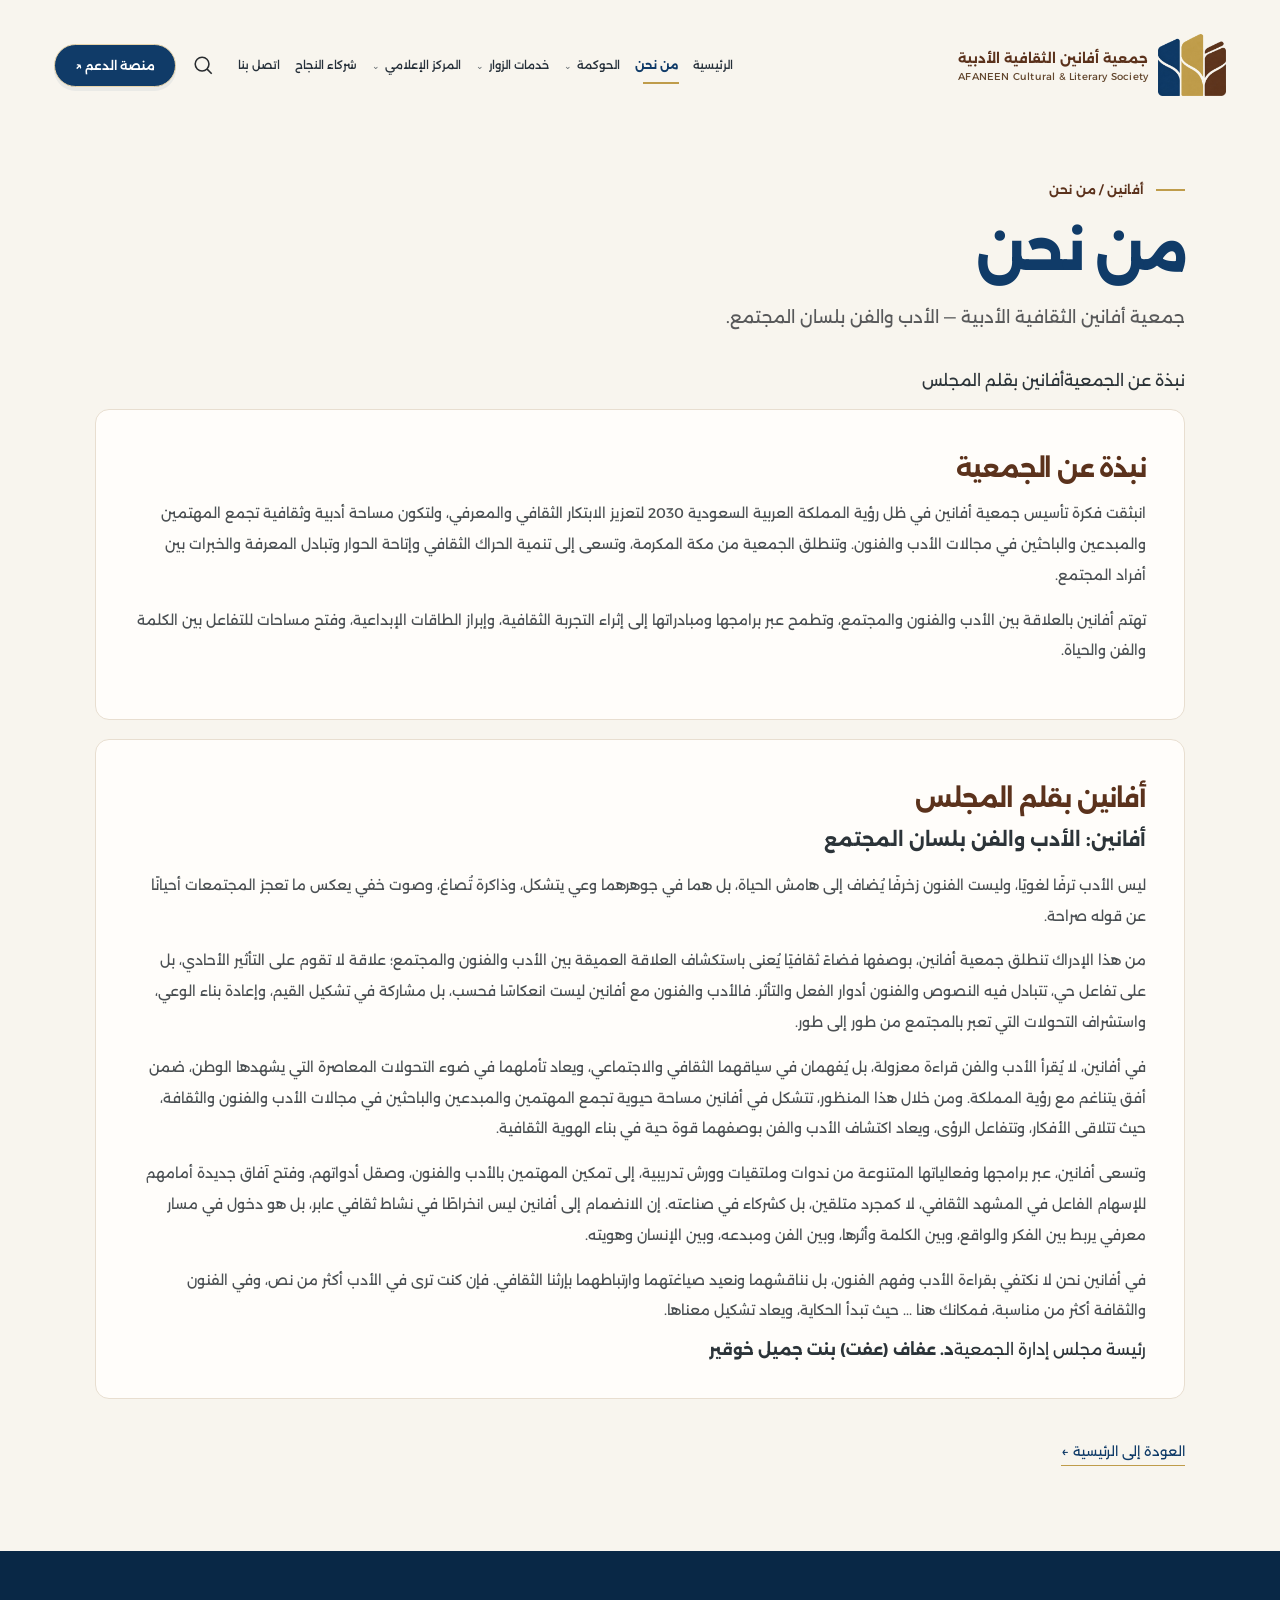
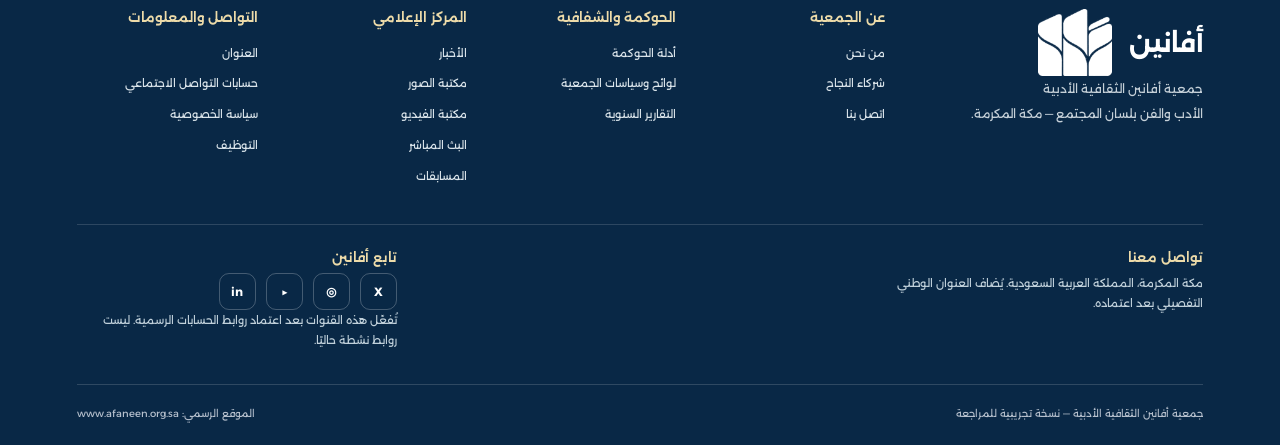
==== commit 2a1cb92e: "feat: publish About and Afaneen council text — about.html" ====
--- a/about.html
+++ b/about.html
@@ -3,8 +3,8 @@
 <html dir="rtl" lang="ar">
 <head>
 <meta charset="utf-8"/><meta content="width=device-width,initial-scale=1" name="viewport"/>
-<title>عن الجمعية | أفانين</title>
-<meta content="جمعية أفانين الثقافية الأدبية، مساحة تجمع الاهتمام بالأدب والفنون والثقافة المجتمعية في مكة المكرمة." name="description"/>
+<title>من نحن | جمعية أفانين</title>
+<meta content="تعرف إلى جمعية أفانين، واقرأ نبذة عن الجمعية ونص «أفانين بقلم المجلس»." name="description"/>
 <meta content="#103B68" name="theme-color"/><meta content="noindex,nofollow" name="robots"/>
 <link href="assets/style.css" rel="stylesheet"/></head>
 <body>
@@ -13,7 +13,7 @@
 <a aria-label="جمعية أفانين - الرئيسية" class="brand" href="index.html"><img alt="رمز جمعية أفانين" class="brand-mark" src="assets/afaneen-logo.png"/><span class="brand-type"><b>جمعية أفانين الثقافية الأدبية</b><span>AFANEEN Cultural &amp; Literary Society</span></span></a>
 <nav aria-label="القائمة الرئيسية" class="nav">
 <div class="nav-item"><a class="nav-link" href="index.html">الرئيسية</a></div>
-<div class="nav-item"><a aria-current="page" class="nav-link" href="about.html">نبذة عنا</a></div>
+<div class="nav-item"><a aria-current="page" class="nav-link" href="about.html">من نحن</a></div>
 <div class="nav-item"><button aria-expanded="false" aria-haspopup="true" class="nav-link" type="button">الحوكمة <span class="chevron">⌄</span></button><div class="dropdown"><a href="governance.html">الحوكمة والإفصاح</a><a href="governance.html#guides">أدلة الحوكمة</a><a href="governance.html#policies">لوائح وسياسات الجمعية</a><a href="governance.html#reports">التقارير السنوية</a></div></div>
 <div class="nav-item"><button aria-expanded="false" aria-haspopup="true" class="nav-link" type="button">خدمات الزوار <span class="chevron">⌄</span></button><div class="dropdown"><a href="services.html">جميع الخدمات</a><a href="volunteering.html">فرصي التطوعية</a><a href="programs.html#my-programs">برامجي</a><a href="membership.html">حساب عضو الجمعية العمومية</a></div></div>
 <div class="nav-item"><button aria-expanded="false" aria-haspopup="true" class="nav-link" type="button">المركز الإعلامي <span class="chevron">⌄</span></button><div class="dropdown"><a href="media.html#news">الأخبار</a><a href="media.html#initiatives">المبادرات</a><a href="media.html#photos">مكتبة الصور</a><a href="media.html#videos">مكتبة الفيديو</a><a href="media.html#live">البث المباشر</a><a href="media.html#contests">المسابقات</a></div></div>
@@ -22,24 +22,26 @@
 </nav>
 <div class="header-actions"><button class="support-btn js-support" type="button">منصة الدعم ↗</button><button aria-label="بحث في الموقع" class="search-btn" id="open-search"><svg fill="none" stroke="currentColor" stroke-width="1.7" viewbox="0 0 24 24"><circle cx="11" cy="11" r="7.5"></circle><path d="m16.5 16.5 5 5"></path></svg></button><button aria-label="فتح القائمة" class="mobile-toggle" id="mobile-open"><svg fill="none" stroke="currentColor" stroke-width="1.8" viewbox="0 0 24 24"><path d="M3 6h18M3 12h18M3 18h18"></path></svg></button></div>
 </header>
-<main class="inner-main" dir="rtl" id="main"><div class="inner-wrap"><span class="inner-kicker">أفانين / نبذة عن جمعية أفانين</span><h1>نبذة عن جمعية أفانين</h1><p class="lede">جمعية أفانين الثقافية الأدبية، مساحة تجمع الاهتمام بالأدب والفنون والثقافة المجتمعية في مكة المكرمة.</p>
-<section class="inner-panel" id="intro"><h2>من مكة المكرمة</h2><p>تعمل جمعية أفانين على تعزيز الحراك الأدبي والثقافي وإتاحة مساحات للمعرفة والإبداع والحوار المجتمعي. ويمثل هذا التعريف وصفًا عامًا لطبيعة عمل الجمعية، لا بديلًا عن وثائقها النظامية.</p></section>
-<section class="inner-panel" id="chairwoman-message" aria-labelledby="chairwoman-title" style="border-right:4px solid #BF9C4A">
-<span class="mini-label">من قيادة الجمعية</span>
-<h2 id="chairwoman-title">كلمة رئيسة مجلس الإدارة</h2>
-<p class="review-label">مسودة تحريرية — تُنشر بصيغتها النهائية بعد اعتماد رئيسة مجلس الإدارة</p>
-<p>بسم الله الرحمن الرحيم،</p>
-<p>في مكة المكرمة، بما تحمله من عمق إنساني وثقافي، تنطلق جمعية أفانين من إيمان بأن الأدب والفن ليسا بعيدين عن حياة الناس؛ بل هما من أصدق السبل لفهم المجتمع والتعبير عن تنوعه وتطلعاته.</p>
-<p>يحمل اسم «أفانين» معنى التعدد في طرائق القول والفن، ومن هذا المعنى نستمد تطلعنا إلى عمل ثقافي يجمع ولا يعزل، ويصغي إلى الأصوات المختلفة، ويمنح الفكرة الجادة والموهبة الناشئة المساحة التي تستحقها.</p>
-<p>إن طموحنا أن تكون الجمعية حاضنة للبحث الأدبي، ومجالًا للحوار بين المبدعين والباحثين والجمهور، وجسرًا يصل المعرفة بالممارسة. ونريد لبرامجنا ومبادراتنا أن تُبنى على جودة المحتوى، وأن يُقاس نجاحها بما تتركه من أثر معرفي ومجتمعي مستدام، لا بعدد فعالياتها وحده.</p>
-<p>وندرك أن الثقة أساس العمل غير الربحي؛ لذلك نضع الحوكمة والشفافية، والعناية بالشراكات، وصون الموارد في صميم مسؤولياتنا. ونتطلع إلى مشاركة المثقفين والفنانين والباحثين والشباب في صياغة هذا المسار، خدمةً لمكة المكرمة وإسهامًا في المشهد الثقافي السعودي.</p>
-<p>نسأل الله التوفيق والسداد، وأن تكون أفانين مساحة تُثمر فيها الأفكار وتتلاقى فيها الفنون بلسان المجتمع.</p>
-<p><strong>رئيسة مجلس إدارة جمعية أفانين</strong></p>
+<main class="inner-main about-page" dir="rtl" id="main"><div class="inner-wrap">
+<span class="inner-kicker">أفانين / من نحن</span><h1>من نحن</h1>
+<p class="lede">جمعية أفانين الثقافية الأدبية — الأدب والفن بلسان المجتمع.</p>
+<nav class="about-section-nav" aria-label="أقسام من نحن"><a href="#intro">نبذة عن الجمعية</a><a href="#chairwoman-message">أفانين بقلم المجلس</a></nav>
+<section class="inner-panel about-intro" id="intro" aria-labelledby="about-intro-heading"><h2 id="about-intro-heading">نبذة عن الجمعية</h2>
+<p>انبثقت فكرة تأسيس جمعية أفانين في ظل رؤية المملكة العربية السعودية 2030 لتعزيز الابتكار الثقافي والمعرفي، ولتكون مساحة أدبية وثقافية تجمع المهتمين والمبدعين والباحثين في مجالات الأدب والفنون. وتنطلق الجمعية من مكة المكرمة، وتسعى إلى تنمية الحراك الثقافي وإتاحة الحوار وتبادل المعرفة والخبرات بين أفراد المجتمع.</p>
+<p>تهتم أفانين بالعلاقة بين الأدب والفنون والمجتمع، وتطمح عبر برامجها ومبادراتها إلى إثراء التجربة الثقافية، وإبراز الطاقات الإبداعية، وفتح مساحات للتفاعل بين الكلمة والفن والحياة.</p>
 </section>
-<div class="info-grid"><section class="inner-panel" id="vision"><h2>الرؤية</h2><p class="review-label">تحتاج إلى اعتماد النص الرسمي</p><p>تُدرج هنا صياغة الرؤية المعتمدة من الجمعية، دون اعتماد نص إنشائي بديلاً عنها.</p></section><section class="inner-panel" id="mission"><h2>الرسالة</h2><p class="review-label">تحتاج إلى اعتماد النص الرسمي</p><p>تُدرج هنا الرسالة الرسمية وفق الوثيقة المعتمدة.</p></section></div>
-<section class="inner-panel" id="objectives"><h2>الأهداف الاستراتيجية</h2><p>تُعلن الأهداف المعتمدة كما ترد في اللائحة الأساسية والخطة الاستراتيجية بعد التحقق من النسخ السارية.</p><a class="inline-link" href="governance.html#identity">البيانات النظامية والحوكمة ←</a></section>
-<section class="inner-panel"><h2>التنظيم والإدارة</h2><p>تجد بيانات مجلس الإدارة، والإدارة التنفيذية، والجمعية العمومية، وحالة وثائق الإفصاح في قسم الحوكمة.</p><a class="inline-link" href="governance.html#leadership">التعرف على هيكل الإدارة ←</a></section><a class="link-home" href="index.html">العودة إلى الرئيسية ←</a></div></main>
-<footer class="footer"><div class="foot-grid"><div class="foot-identity"><div class="foot-brand"><img alt="" src="assets/afaneen-logo.png"/><strong>أفانين</strong></div><p>جمعية أفانين الثقافية الأدبية<br/>الأدب والفن بلسان المجتمع — مكة المكرمة.</p></div><div><h3>عن الجمعية</h3><a href="about.html">نبذة عنا</a><a href="partners.html">شركاء النجاح</a><a href="contact.html">اتصل بنا</a></div><div><h3>الحوكمة والشفافية</h3><a href="governance.html#guides">أدلة الحوكمة</a><a href="governance.html#policies">لوائح وسياسات الجمعية</a><a href="governance.html#reports">التقارير السنوية</a></div><div><h3>المركز الإعلامي</h3><a href="media.html#news">الأخبار</a><a href="media.html#photos">مكتبة الصور</a><a href="media.html#videos">مكتبة الفيديو</a><a href="media.html#live">البث المباشر</a><a href="media.html#contests">المسابقات</a></div><div class="foot-contact"><h3>التواصل والمعلومات</h3>
+<section class="inner-panel council-message" id="chairwoman-message" aria-labelledby="council-heading"><h2 id="council-heading">أفانين بقلم المجلس</h2>
+<div class="council-divider" aria-hidden="true"></div>
+<h3 class="council-subtitle">أفانين: الأدب والفن بلسان المجتمع</h3>
+<div class="council-prose"><p>ليس الأدب ترفًا لغويًا، وليست الفنون زخرفًا يُضاف إلى هامش الحياة، بل هما في جوهرهما وعي يتشكل، وذاكرة تُصاغ، وصوت خفي يعكس ما تعجز المجتمعات أحيانًا عن قوله صراحة.</p>
+<p>من هذا الإدراك تنطلق جمعية أفانين، بوصفها فضاءً ثقافيًا يُعنى باستكشاف العلاقة العميقة بين الأدب والفنون والمجتمع؛ علاقة لا تقوم على التأثير الأحادي، بل على تفاعل حي، تتبادل فيه النصوص والفنون أدوار الفعل والتأثر. فالأدب والفنون مع أفانين ليست انعكاسًا فحسب، بل مشاركة في تشكيل القيم، وإعادة بناء الوعي، واستشراف التحولات التي تعبر بالمجتمع من طور إلى طور.</p>
+<p>في أفانين، لا يُقرأ الأدب والفن قراءة معزولة، بل يُفهمان في سياقهما الثقافي والاجتماعي، ويعاد تأملهما في ضوء التحولات المعاصرة التي يشهدها الوطن، ضمن أفق يتناغم مع رؤية المملكة. ومن خلال هذا المنظور، تتشكل في أفانين مساحة حيوية تجمع المهتمين والمبدعين والباحثين في مجالات الأدب والفنون والثقافة، حيث تتلاقى الأفكار، وتتفاعل الرؤى، ويعاد اكتشاف الأدب والفن بوصفهما قوة حية في بناء الهوية الثقافية.</p>
+<p>وتسعى أفانين، عبر برامجها وفعالياتها المتنوعة من ندوات وملتقيات وورش تدريبية، إلى تمكين المهتمين بالأدب والفنون، وصقل أدواتهم، وفتح آفاق جديدة أمامهم للإسهام الفاعل في المشهد الثقافي، لا كمجرد متلقين، بل كشركاء في صناعته. إن الانضمام إلى أفانين ليس انخراطًا في نشاط ثقافي عابر، بل هو دخول في مسار معرفي يربط بين الفكر والواقع، وبين الكلمة وأثرها، وبين الفن ومبدعه، وبين الإنسان وهويته.</p>
+<p>في أفانين نحن لا نكتفي بقراءة الأدب وفهم الفنون، بل نناقشهما ونعيد صياغتهما وارتباطهما بإرثنا الثقافي. فإن كنت ترى في الأدب أكثر من نص، وفي الفنون والثقافة أكثر من مناسبة، فمكانك هنا ... حيث تبدأ الحكاية، ويعاد تشكيل معناها.</p></div>
+<div class="council-signature"><span>رئيسة مجلس إدارة الجمعية</span><strong>د. عفاف (عفت) بنت جميل خوقير</strong></div>
+</section>
+<a class="link-home" href="index.html">العودة إلى الرئيسية ←</a></div></main>
+<footer class="footer"><div class="foot-grid"><div class="foot-identity"><div class="foot-brand"><img alt="" src="assets/afaneen-logo.png"/><strong>أفانين</strong></div><p>جمعية أفانين الثقافية الأدبية<br/>الأدب والفن بلسان المجتمع — مكة المكرمة.</p></div><div><h3>عن الجمعية</h3><a href="about.html">من نحن</a><a href="partners.html">شركاء النجاح</a><a href="contact.html">اتصل بنا</a></div><div><h3>الحوكمة والشفافية</h3><a href="governance.html#guides">أدلة الحوكمة</a><a href="governance.html#policies">لوائح وسياسات الجمعية</a><a href="governance.html#reports">التقارير السنوية</a></div><div><h3>المركز الإعلامي</h3><a href="media.html#news">الأخبار</a><a href="media.html#photos">مكتبة الصور</a><a href="media.html#videos">مكتبة الفيديو</a><a href="media.html#live">البث المباشر</a><a href="media.html#contests">المسابقات</a></div><div class="foot-contact"><h3>التواصل والمعلومات</h3>
 <a href="contact.html#address">العنوان</a>
 <a href="contact.html#social-media">حسابات التواصل الاجتماعي</a>
 <a href="privacy.html">سياسة الخصوصية</a>
@@ -54,7 +56,7 @@
 <p class="verification-note">تُفعّل هذه القنوات بعد اعتماد روابط الحسابات الرسمية. ليست روابط نشطة حاليًا.</p></div>
 </div><div class="foot-bottom"><span>جمعية أفانين الثقافية الأدبية — نسخة تجريبية للمراجعة</span><span>الموقع الرسمي: www.afaneen.org.sa</span></div></footer>
 <div class="backdrop" id="mobile-backdrop"></div><aside aria-label="قائمة الجوال" class="mobile-panel" id="mobile-menu"><div class="mobile-head"><strong>القائمة الرئيسية</strong><button aria-label="إغلاق القائمة" class="close-btn" id="mobile-close" type="button">×</button></div>
-<a href="index.html">الرئيسية</a><a href="about.html">نبذة عنا</a>
+<a href="index.html">الرئيسية</a><a href="about.html">من نحن</a>
 <details><summary>الحوكمة</summary><a href="governance.html">الحوكمة والإفصاح</a><a href="governance.html#guides">أدلة الحوكمة</a><a href="governance.html#policies">لوائح وسياسات الجمعية</a><a href="governance.html#reports">التقارير السنوية</a></details>
 <details><summary>خدمات الزوار</summary><a href="services.html">جميع الخدمات</a><a href="volunteering.html">فرصي التطوعية</a><a href="programs.html#my-programs">برامجي</a><a href="membership.html">حساب عضو الجمعية العمومية</a></details>
 <details><summary>المركز الإعلامي</summary><a href="media.html#news">الأخبار</a><a href="media.html#initiatives">المبادرات</a><a href="media.html#photos">مكتبة الصور</a><a href="media.html#videos">مكتبة الفيديو</a><a href="media.html#live">البث المباشر</a><a href="media.html#contests">المسابقات</a></details>
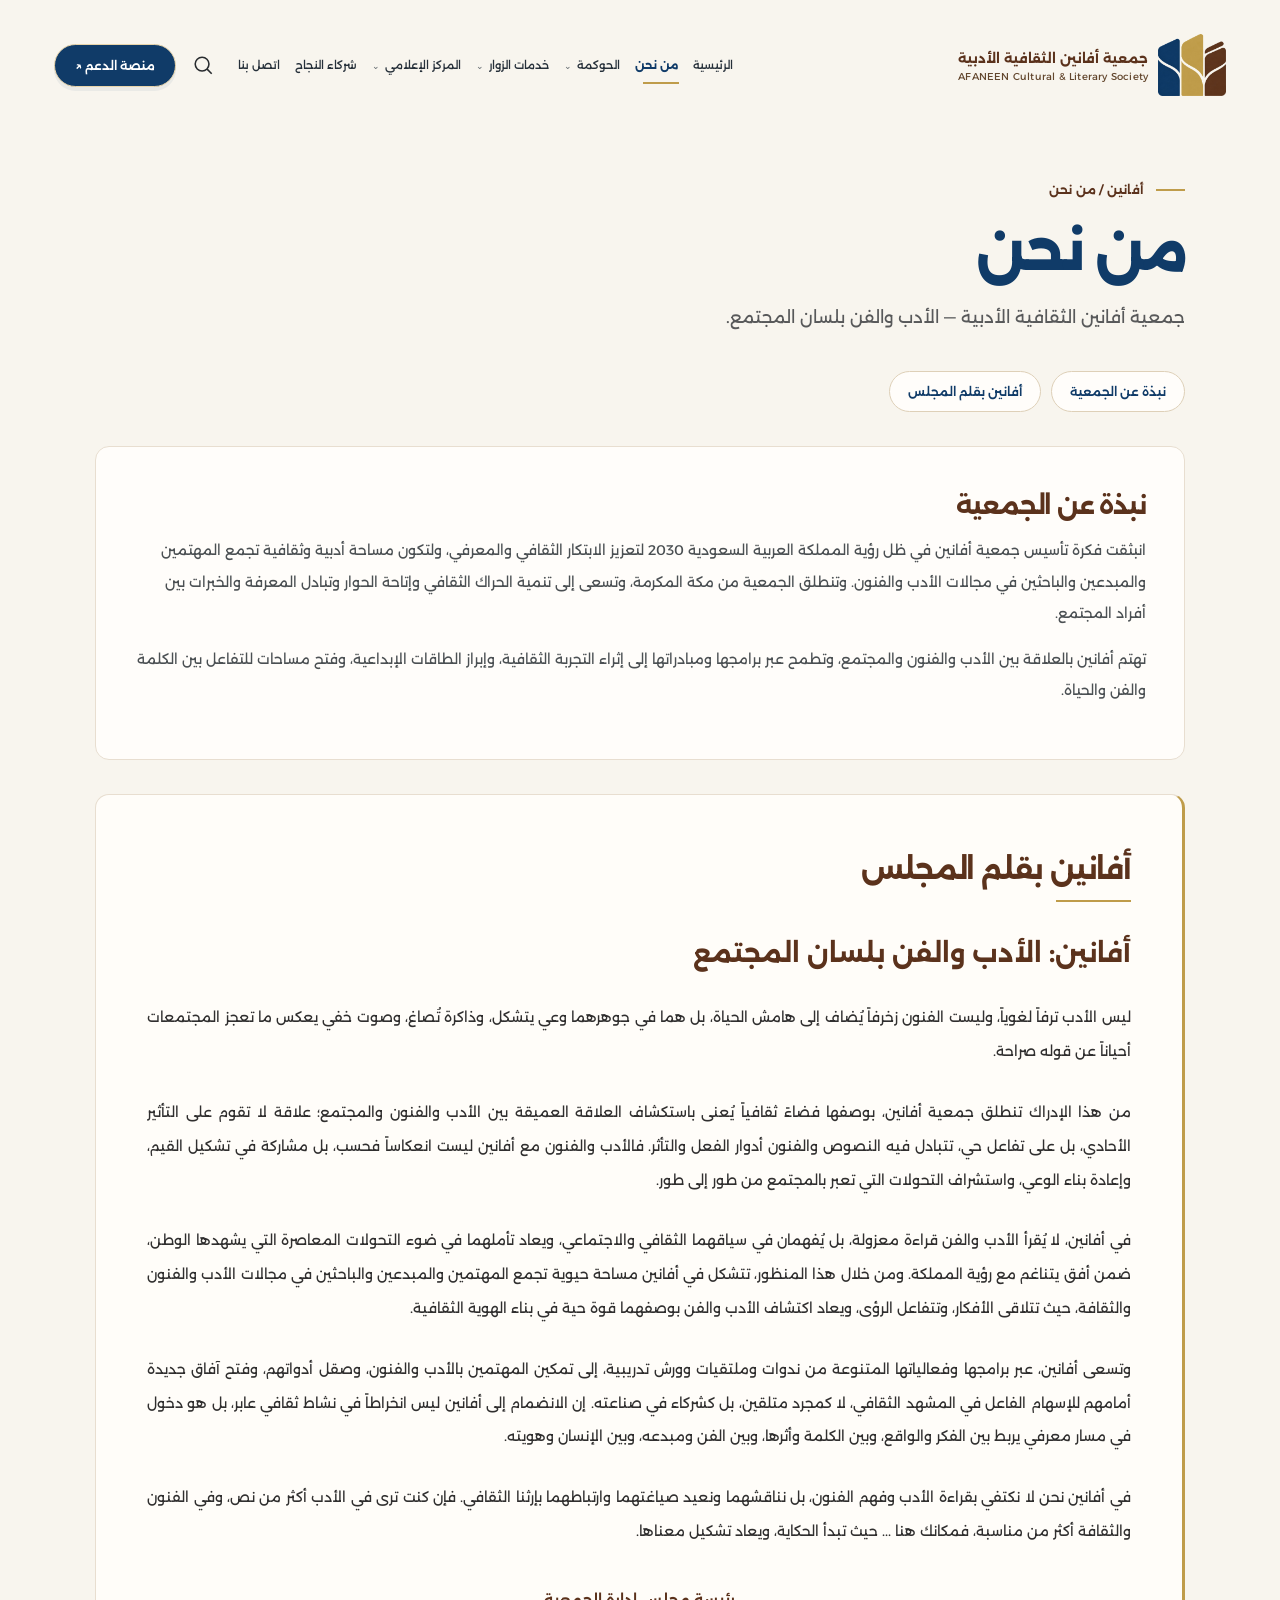
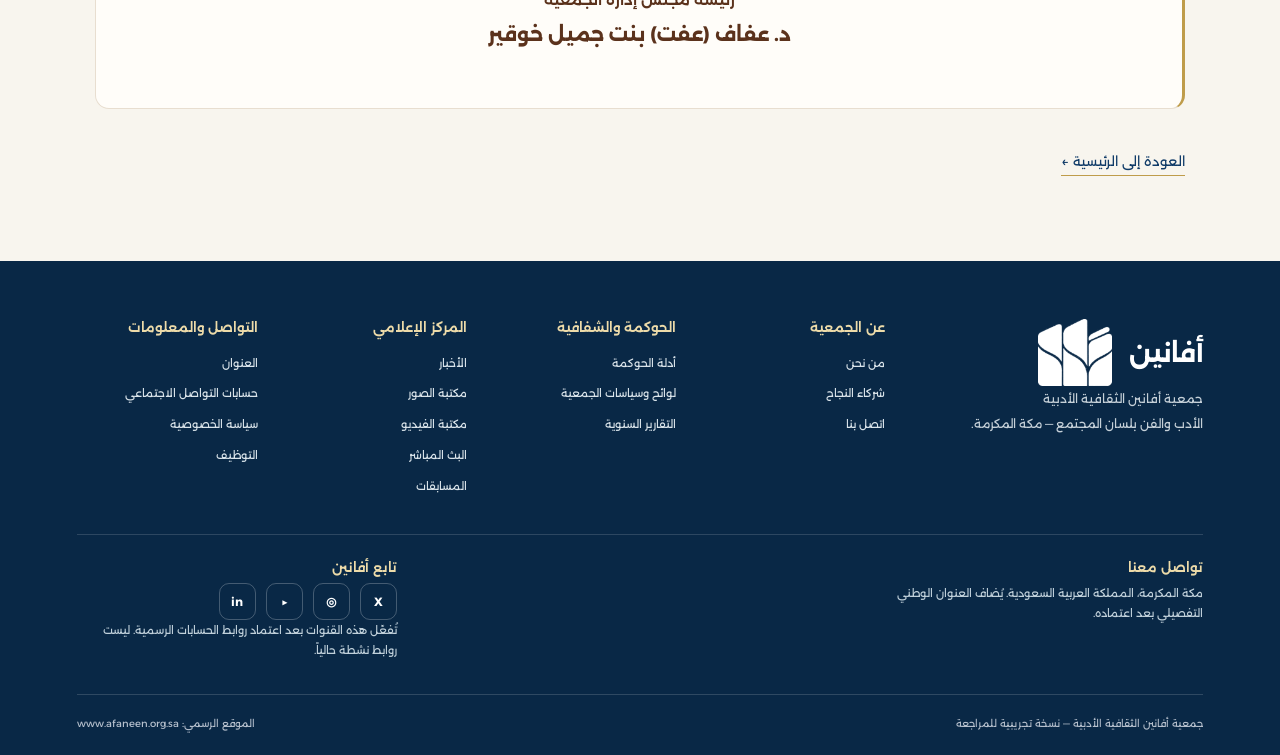
==== commit 700ef34c: "fix: enforce alif-position fath tanween throughout Afaneen site" ====
--- a/about.html
+++ b/about.html
@@ -33,10 +33,10 @@
 <section class="inner-panel council-message" id="chairwoman-message" aria-labelledby="council-heading"><h2 id="council-heading">أفانين بقلم المجلس</h2>
 <div class="council-divider" aria-hidden="true"></div>
 <h3 class="council-subtitle">أفانين: الأدب والفن بلسان المجتمع</h3>
-<div class="council-prose"><p>ليس الأدب ترفًا لغويًا، وليست الفنون زخرفًا يُضاف إلى هامش الحياة، بل هما في جوهرهما وعي يتشكل، وذاكرة تُصاغ، وصوت خفي يعكس ما تعجز المجتمعات أحيانًا عن قوله صراحة.</p>
-<p>من هذا الإدراك تنطلق جمعية أفانين، بوصفها فضاءً ثقافيًا يُعنى باستكشاف العلاقة العميقة بين الأدب والفنون والمجتمع؛ علاقة لا تقوم على التأثير الأحادي، بل على تفاعل حي، تتبادل فيه النصوص والفنون أدوار الفعل والتأثر. فالأدب والفنون مع أفانين ليست انعكاسًا فحسب، بل مشاركة في تشكيل القيم، وإعادة بناء الوعي، واستشراف التحولات التي تعبر بالمجتمع من طور إلى طور.</p>
+<div class="council-prose"><p>ليس الأدب ترفاً لغوياً، وليست الفنون زخرفاً يُضاف إلى هامش الحياة، بل هما في جوهرهما وعي يتشكل، وذاكرة تُصاغ، وصوت خفي يعكس ما تعجز المجتمعات أحياناً عن قوله صراحة.</p>
+<p>من هذا الإدراك تنطلق جمعية أفانين، بوصفها فضاءً ثقافياً يُعنى باستكشاف العلاقة العميقة بين الأدب والفنون والمجتمع؛ علاقة لا تقوم على التأثير الأحادي، بل على تفاعل حي، تتبادل فيه النصوص والفنون أدوار الفعل والتأثر. فالأدب والفنون مع أفانين ليست انعكاساً فحسب، بل مشاركة في تشكيل القيم، وإعادة بناء الوعي، واستشراف التحولات التي تعبر بالمجتمع من طور إلى طور.</p>
 <p>في أفانين، لا يُقرأ الأدب والفن قراءة معزولة، بل يُفهمان في سياقهما الثقافي والاجتماعي، ويعاد تأملهما في ضوء التحولات المعاصرة التي يشهدها الوطن، ضمن أفق يتناغم مع رؤية المملكة. ومن خلال هذا المنظور، تتشكل في أفانين مساحة حيوية تجمع المهتمين والمبدعين والباحثين في مجالات الأدب والفنون والثقافة، حيث تتلاقى الأفكار، وتتفاعل الرؤى، ويعاد اكتشاف الأدب والفن بوصفهما قوة حية في بناء الهوية الثقافية.</p>
-<p>وتسعى أفانين، عبر برامجها وفعالياتها المتنوعة من ندوات وملتقيات وورش تدريبية، إلى تمكين المهتمين بالأدب والفنون، وصقل أدواتهم، وفتح آفاق جديدة أمامهم للإسهام الفاعل في المشهد الثقافي، لا كمجرد متلقين، بل كشركاء في صناعته. إن الانضمام إلى أفانين ليس انخراطًا في نشاط ثقافي عابر، بل هو دخول في مسار معرفي يربط بين الفكر والواقع، وبين الكلمة وأثرها، وبين الفن ومبدعه، وبين الإنسان وهويته.</p>
+<p>وتسعى أفانين، عبر برامجها وفعالياتها المتنوعة من ندوات وملتقيات وورش تدريبية، إلى تمكين المهتمين بالأدب والفنون، وصقل أدواتهم، وفتح آفاق جديدة أمامهم للإسهام الفاعل في المشهد الثقافي، لا كمجرد متلقين، بل كشركاء في صناعته. إن الانضمام إلى أفانين ليس انخراطاً في نشاط ثقافي عابر، بل هو دخول في مسار معرفي يربط بين الفكر والواقع، وبين الكلمة وأثرها، وبين الفن ومبدعه، وبين الإنسان وهويته.</p>
 <p>في أفانين نحن لا نكتفي بقراءة الأدب وفهم الفنون، بل نناقشهما ونعيد صياغتهما وارتباطهما بإرثنا الثقافي. فإن كنت ترى في الأدب أكثر من نص، وفي الفنون والثقافة أكثر من مناسبة، فمكانك هنا ... حيث تبدأ الحكاية، ويعاد تشكيل معناها.</p></div>
 <div class="council-signature"><span>رئيسة مجلس إدارة الجمعية</span><strong>د. عفاف (عفت) بنت جميل خوقير</strong></div>
 </section>
@@ -53,7 +53,7 @@
 <span aria-label="إنستغرام" class="social-token">◎</span>
 <span aria-label="يوتيوب" class="social-token">▶</span>
 <span aria-label="لينكدإن" class="social-token">in</span></div>
-<p class="verification-note">تُفعّل هذه القنوات بعد اعتماد روابط الحسابات الرسمية. ليست روابط نشطة حاليًا.</p></div>
+<p class="verification-note">تُفعّل هذه القنوات بعد اعتماد روابط الحسابات الرسمية. ليست روابط نشطة حالياً.</p></div>
 </div><div class="foot-bottom"><span>جمعية أفانين الثقافية الأدبية — نسخة تجريبية للمراجعة</span><span>الموقع الرسمي: www.afaneen.org.sa</span></div></footer>
 <div class="backdrop" id="mobile-backdrop"></div><aside aria-label="قائمة الجوال" class="mobile-panel" id="mobile-menu"><div class="mobile-head"><strong>القائمة الرئيسية</strong><button aria-label="إغلاق القائمة" class="close-btn" id="mobile-close" type="button">×</button></div>
 <a href="index.html">الرئيسية</a><a href="about.html">من نحن</a>
@@ -62,6 +62,6 @@
 <details><summary>المركز الإعلامي</summary><a href="media.html#news">الأخبار</a><a href="media.html#initiatives">المبادرات</a><a href="media.html#photos">مكتبة الصور</a><a href="media.html#videos">مكتبة الفيديو</a><a href="media.html#live">البث المباشر</a><a href="media.html#contests">المسابقات</a></details>
 <a href="partners.html">شركاء النجاح</a><a href="contact.html">اتصل بنا</a><button class="support-btn js-support" type="button">منصة الدعم ↗</button></aside>
 <div aria-label="البحث في أقسام الموقع" aria-modal="true" class="search-overlay" id="search-overlay" role="dialog"><div class="search-panel"><div class="search-top"><h2>إلى أين تريد الذهاب؟</h2><button aria-label="إغلاق البحث" class="close-btn" id="close-search">×</button></div><label class="sr-only" for="search-query">البحث في قوائم الموقع</label><input autocomplete="off" id="search-query" placeholder="ابحث في الأقسام والخدمات..."/><div class="search-results" id="search-results"></div></div></div>
-<div aria-live="polite" class="toast" id="support-toast" role="status">منصة الدعم ستكون متجرًا مستقلًا على سلة؛ لم تُفعّل الخدمة أو النطاق الفرعي بعد.</div>
+<div aria-live="polite" class="toast" id="support-toast" role="status">منصة الدعم ستكون متجراً مستقلاً على سلة؛ لم تُفعّل الخدمة أو النطاق الفرعي بعد.</div>
 
 <script defer="True" src="assets/site.js"></script></body></html>
--- a/assets/style.css
+++ b/assets/style.css
@@ -103,4 +103,20 @@
 
 /* Institutional pages — reuse approved color and Alexandria typography */
 .inner-main section[id]{scroll-margin-top:110px}.inner-main .disclosure-grid{display:grid;grid-template-columns:repeat(2,minmax(0,1fr));gap:12px;margin:17px 0}.inner-main .disclosure-field{padding:19px 20px;background:#faf6ed;border:1px solid #e9dfce;border-radius:9px}.inner-main .disclosure-field strong{font-size:12px;color:var(--navy);display:block;margin-bottom:8px}.inner-main .disclosure-field span{font-size:12px;line-height:1.9;color:#6d655f}.inner-main .disclosure-list{list-style:none;padding:0;display:flex;flex-direction:column;gap:9px}.inner-main .disclosure-list li{display:flex;align-items:center;justify-content:space-between;gap:14px;border-bottom:1px solid var(--line);padding:10px 0;flex-wrap:wrap}.inner-main .disclosure-list strong{font-size:13px;font-weight:650;color:#263e51}.inner-main .pending-chip,.inner-main .review-label{display:inline-block;color:#6d532d;background:#fbf1db;border:1px solid #e8d6aa;border-radius:6px;padding:6px 10px;font-size:11px;line-height:1.8}.inner-main .review-banner{padding:18px 20px;margin:0 0 25px;border-right:3px solid var(--gold);background:#fffaf0;color:#584838;line-height:2.1;font-size:13px}.inner-main .mini-panel{padding:18px;border:1px solid var(--line);border-radius:10px;background:#fcf8f0}.inner-main .mini-panel h3{font-size:14px;color:var(--navy);margin:0 0 7px}.inner-main .mini-panel p{font-size:12px;line-height:2.0;margin:0;color:#595c60}.inner-main .compact-cards{gap:14px}.inner-main .inline-link{display:inline-block;font-size:12px;color:var(--navy);border-bottom:1px solid var(--gold);padding:5px 0;margin:7px 0;text-decoration:none}.inner-main .feature-links{display:grid;grid-template-columns:repeat(3,minmax(0,1fr));gap:15px}.inner-main .feature-link{background:#fffdfa;border:1px solid var(--line);border-radius:12px;min-height:155px;padding:24px 20px;display:flex;justify-content:space-between;flex-direction:column;transition:border-color .2s}.inner-main .feature-link:hover{border-color:var(--gold)}.inner-main .feature-link strong{color:var(--navy);font-size:17px}.inner-main .feature-link span{color:#5f635d;font-size:12px;line-height:1.95}.news-notice{font-size:11px;color:#5f5b54;line-height:1.9;margin:12px 0 0}.mobile-panel button.support-btn{width:100%;margin-top:18px;border:0}.footer a:hover,.inner-main a:hover{text-decoration:underline;text-underline-offset:4px}
-@media(max-width:750px){.inner-main .disclosure-grid,.inner-main .feature-links{grid-template-columns:1fr}}+@media(max-width:750px){.inner-main .disclosure-grid,.inner-main .feature-links{grid-template-columns:1fr}}
+
+/* About — two editorial sections using approved Afaneen identity */
+.about-page .about-section-nav{display:flex;gap:10px;flex-wrap:wrap;margin:14px 0 34px}
+.about-page .about-section-nav a{display:inline-flex;padding:12px 18px;border:1px solid #ded0b8;border-radius:50px;background:#fffdfa;color:var(--navy);font-size:12px;font-weight:600}
+.about-page .about-section-nav a:hover,.about-page .about-section-nav a:focus-visible{border-color:var(--gold);background:#f6f0e6}
+.about-page .about-intro{margin-bottom:34px}
+.about-page .about-intro p{line-height:2.25}
+.about-page .council-message{border-right:3px solid var(--gold);padding:clamp(26px,4vw,62px);background:#fffdf9}
+.about-page .council-message h2{font-size:clamp(24px,2.25vw,33px);margin-bottom:8px}
+.about-page .council-divider{width:75px;height:2px;background:var(--gold);margin:0 0 28px}
+.about-page .council-subtitle{color:var(--brown);font-size:clamp(20px,2vw,29px);line-height:1.8;margin:0 0 25px;font-weight:700}
+.about-page .council-prose p{font-size:clamp(14px,1.1vw,17px);line-height:2.4;text-align:justify;text-justify:inter-word;margin:0 0 27px;color:#302f2f}
+.about-page .council-signature{display:flex;flex-direction:column;align-items:center;gap:8px;color:var(--brown);text-align:center;padding:15px 0 4px}
+.about-page .council-signature span{font-size:clamp(14px,1.15vw,18px);font-weight:600}
+.about-page .council-signature strong{font-size:clamp(17px,1.55vw,24px);line-height:1.8;font-weight:700}
+@media(max-width:650px){.about-page .council-message{padding:24px 20px}.about-page .council-prose p{text-align:right;line-height:2.25}.about-page .about-section-nav a{font-size:11px}}
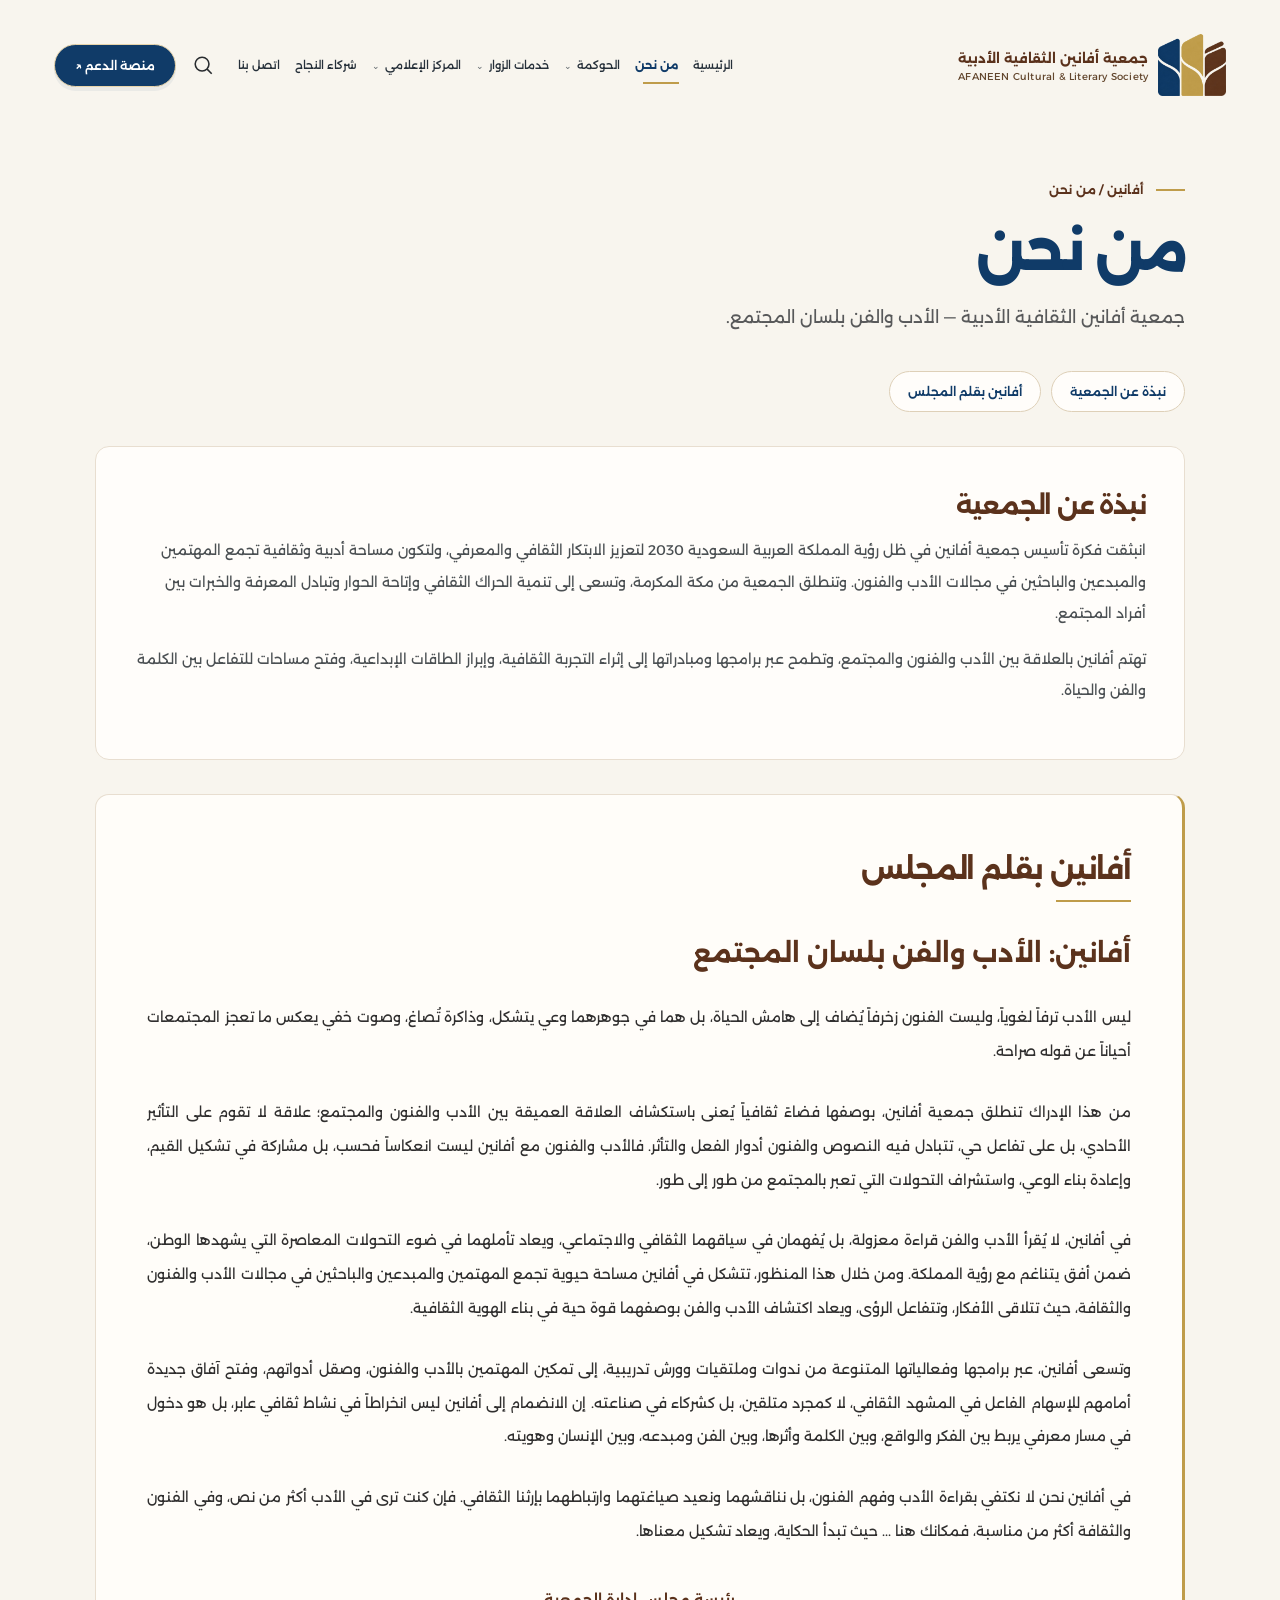
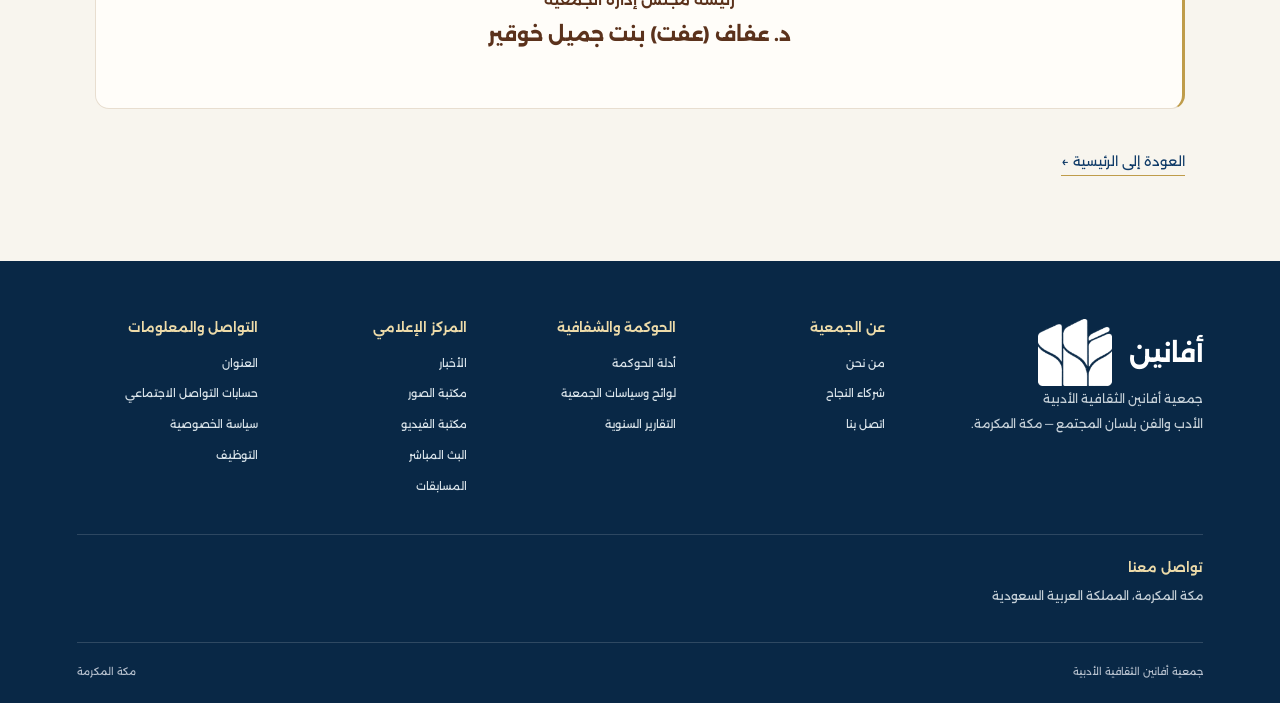
==== commit 3bc4a51b: "Remove editorial disclaimers and unpublished placeholders from public pages" ====
--- a/about.html
+++ b/about.html
@@ -20,7 +20,7 @@
 <div class="nav-item"><a class="nav-link" href="partners.html">شركاء النجاح</a></div>
 <div class="nav-item"><a class="nav-link" href="contact.html">اتصل بنا</a></div>
 </nav>
-<div class="header-actions"><button class="support-btn js-support" type="button">منصة الدعم ↗</button><button aria-label="بحث في الموقع" class="search-btn" id="open-search"><svg fill="none" stroke="currentColor" stroke-width="1.7" viewbox="0 0 24 24"><circle cx="11" cy="11" r="7.5"></circle><path d="m16.5 16.5 5 5"></path></svg></button><button aria-label="فتح القائمة" class="mobile-toggle" id="mobile-open"><svg fill="none" stroke="currentColor" stroke-width="1.8" viewbox="0 0 24 24"><path d="M3 6h18M3 12h18M3 18h18"></path></svg></button></div>
+<div class="header-actions"><button class="support-btn js-support" type="button" disabled aria-disabled="true">منصة الدعم ↗</button><button aria-label="بحث في الموقع" class="search-btn" id="open-search"><svg fill="none" stroke="currentColor" stroke-width="1.7" viewbox="0 0 24 24"><circle cx="11" cy="11" r="7.5"></circle><path d="m16.5 16.5 5 5"></path></svg></button><button aria-label="فتح القائمة" class="mobile-toggle" id="mobile-open"><svg fill="none" stroke="currentColor" stroke-width="1.8" viewbox="0 0 24 24"><path d="M3 6h18M3 12h18M3 18h18"></path></svg></button></div>
 </header>
 <main class="inner-main about-page" dir="rtl" id="main"><div class="inner-wrap">
 <span class="inner-kicker">أفانين / من نحن</span><h1>من نحن</h1>
@@ -46,22 +46,14 @@
 <a href="contact.html#social-media">حسابات التواصل الاجتماعي</a>
 <a href="privacy.html">سياسة الخصوصية</a>
 <a href="careers.html">التوظيف</a>
-</div></div><div aria-label="روابط ومعلومات الجمعية" class="footer-meta">
-<div><h3>تواصل معنا</h3><p class="verification-note">مكة المكرمة، المملكة العربية السعودية. يُضاف العنوان الوطني التفصيلي بعد اعتماده.</p></div>
-<div><h3>تابع أفانين</h3><div aria-label="قنوات التواصل بانتظار التوثيق" class="social-placeholders">
-<span aria-label="منصة إكس" class="social-token">X</span>
-<span aria-label="إنستغرام" class="social-token">◎</span>
-<span aria-label="يوتيوب" class="social-token">▶</span>
-<span aria-label="لينكدإن" class="social-token">in</span></div>
-<p class="verification-note">تُفعّل هذه القنوات بعد اعتماد روابط الحسابات الرسمية. ليست روابط نشطة حالياً.</p></div>
-</div><div class="foot-bottom"><span>جمعية أفانين الثقافية الأدبية — نسخة تجريبية للمراجعة</span><span>الموقع الرسمي: www.afaneen.org.sa</span></div></footer>
+</div></div><div aria-label="موقع الجمعية" class="footer-meta"><div><h3>تواصل معنا</h3><p>مكة المكرمة، المملكة العربية السعودية</p></div></div><div class="foot-bottom"><span>جمعية أفانين الثقافية الأدبية</span><span>مكة المكرمة</span></div></footer>
 <div class="backdrop" id="mobile-backdrop"></div><aside aria-label="قائمة الجوال" class="mobile-panel" id="mobile-menu"><div class="mobile-head"><strong>القائمة الرئيسية</strong><button aria-label="إغلاق القائمة" class="close-btn" id="mobile-close" type="button">×</button></div>
 <a href="index.html">الرئيسية</a><a href="about.html">من نحن</a>
 <details><summary>الحوكمة</summary><a href="governance.html">الحوكمة والإفصاح</a><a href="governance.html#guides">أدلة الحوكمة</a><a href="governance.html#policies">لوائح وسياسات الجمعية</a><a href="governance.html#reports">التقارير السنوية</a></details>
 <details><summary>خدمات الزوار</summary><a href="services.html">جميع الخدمات</a><a href="volunteering.html">فرصي التطوعية</a><a href="programs.html#my-programs">برامجي</a><a href="membership.html">حساب عضو الجمعية العمومية</a></details>
 <details><summary>المركز الإعلامي</summary><a href="media.html#news">الأخبار</a><a href="media.html#initiatives">المبادرات</a><a href="media.html#photos">مكتبة الصور</a><a href="media.html#videos">مكتبة الفيديو</a><a href="media.html#live">البث المباشر</a><a href="media.html#contests">المسابقات</a></details>
-<a href="partners.html">شركاء النجاح</a><a href="contact.html">اتصل بنا</a><button class="support-btn js-support" type="button">منصة الدعم ↗</button></aside>
+<a href="partners.html">شركاء النجاح</a><a href="contact.html">اتصل بنا</a><button class="support-btn js-support" type="button" disabled aria-disabled="true">منصة الدعم ↗</button></aside>
 <div aria-label="البحث في أقسام الموقع" aria-modal="true" class="search-overlay" id="search-overlay" role="dialog"><div class="search-panel"><div class="search-top"><h2>إلى أين تريد الذهاب؟</h2><button aria-label="إغلاق البحث" class="close-btn" id="close-search">×</button></div><label class="sr-only" for="search-query">البحث في قوائم الموقع</label><input autocomplete="off" id="search-query" placeholder="ابحث في الأقسام والخدمات..."/><div class="search-results" id="search-results"></div></div></div>
-<div aria-live="polite" class="toast" id="support-toast" role="status">منصة الدعم ستكون متجراً مستقلاً على سلة؛ لم تُفعّل الخدمة أو النطاق الفرعي بعد.</div>
+
 
 <script defer="True" src="assets/site.js"></script></body></html>
